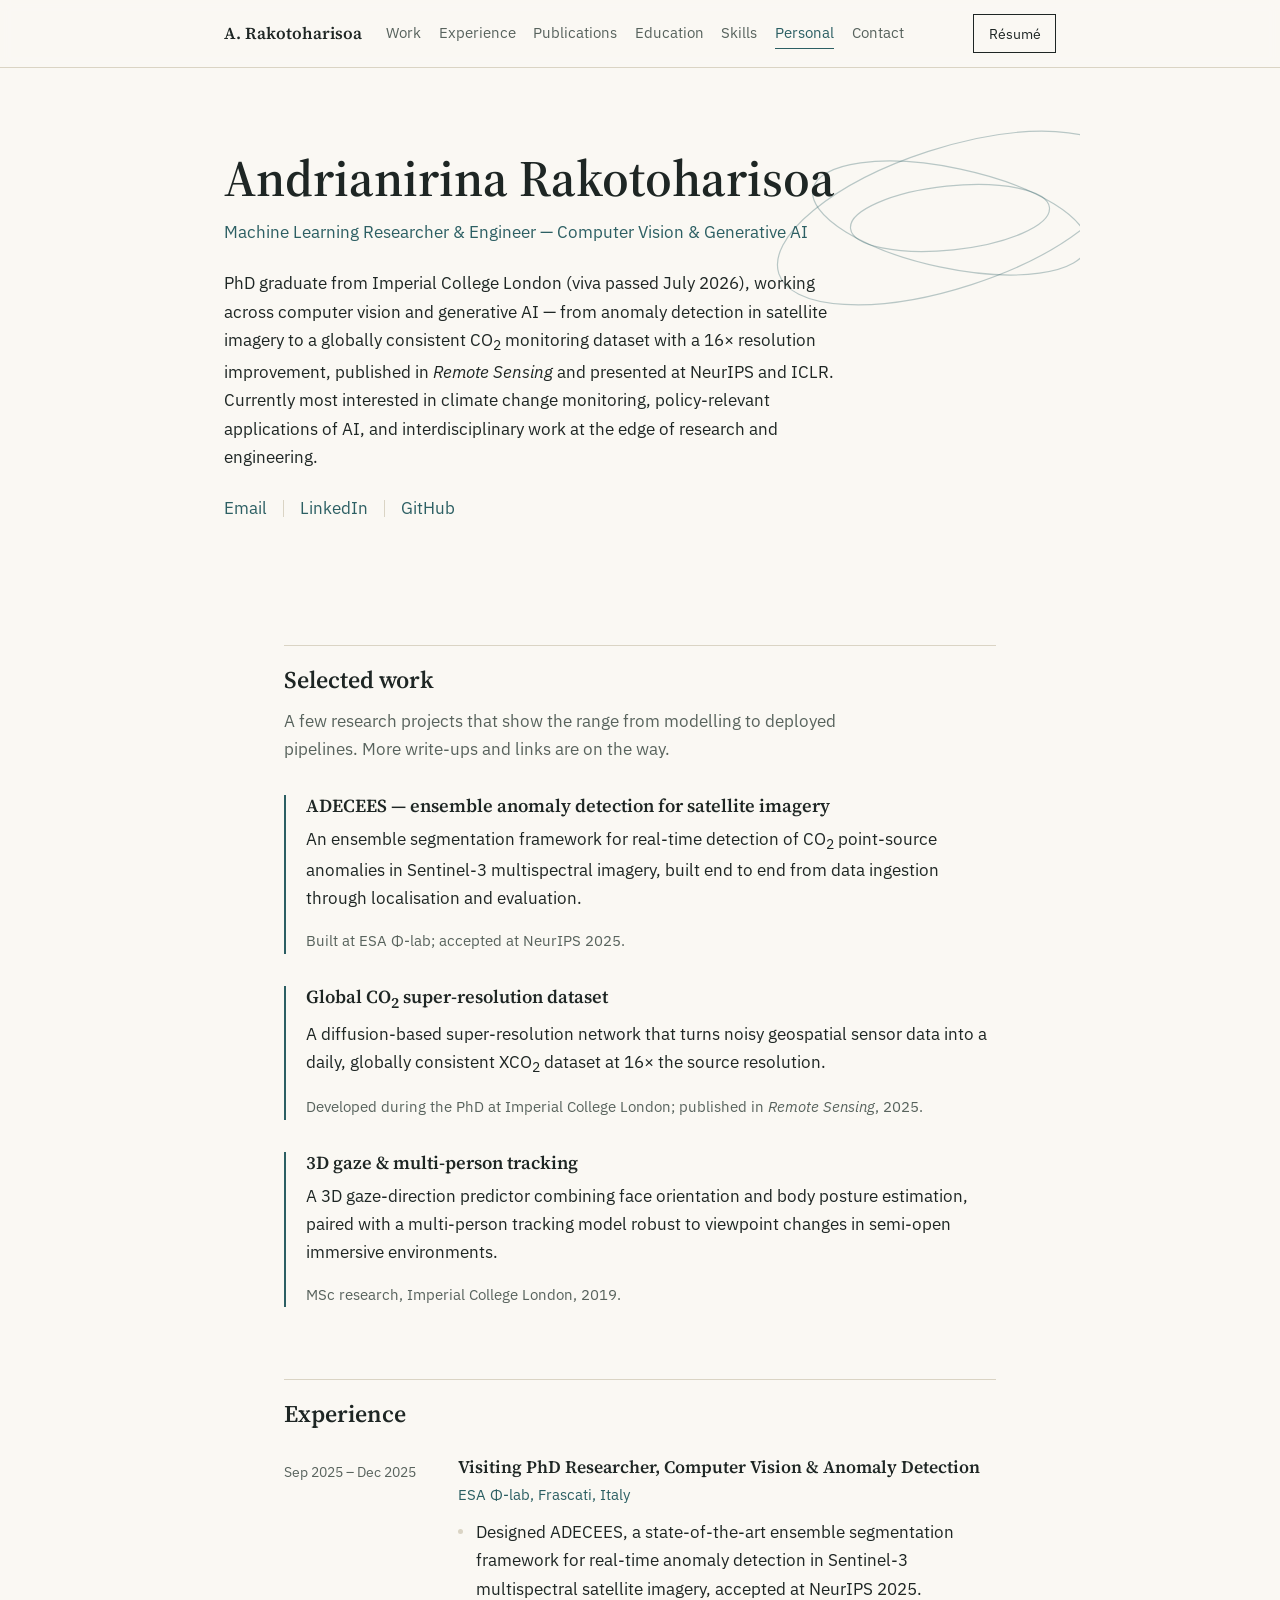
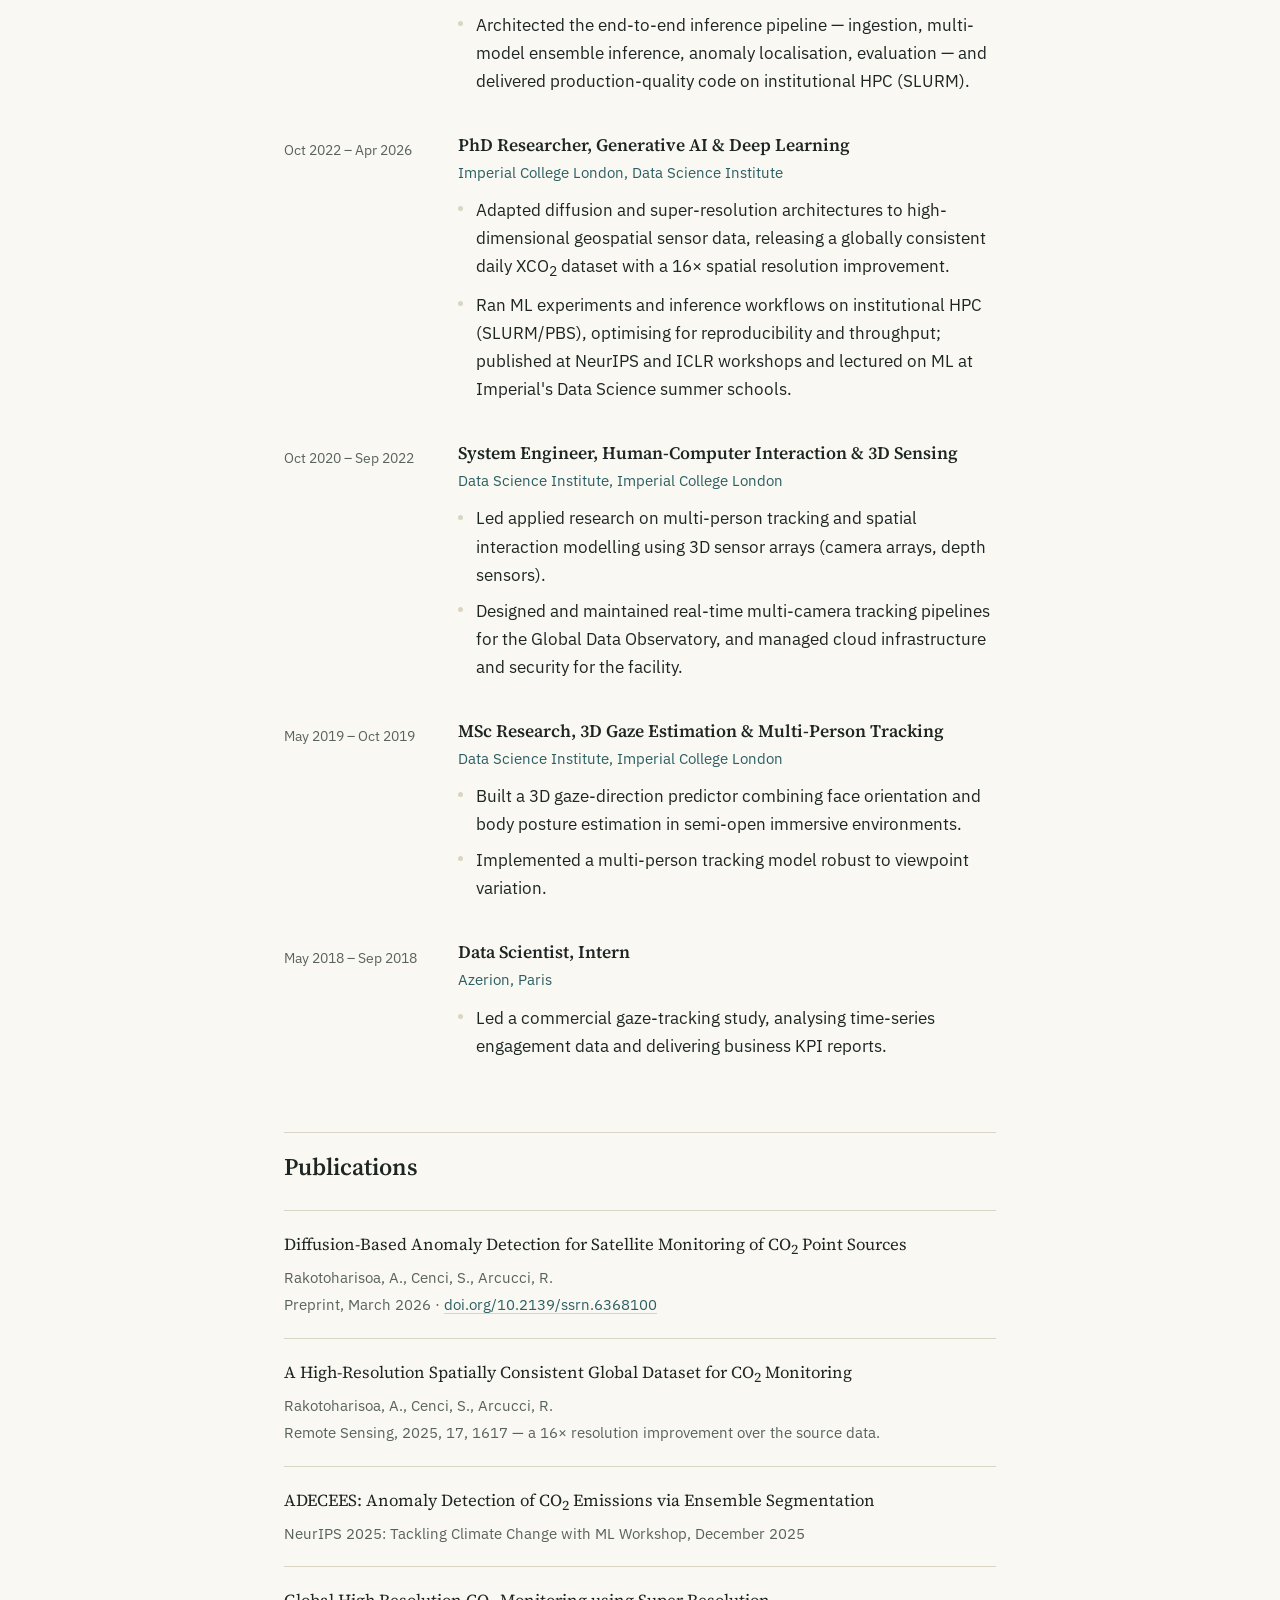
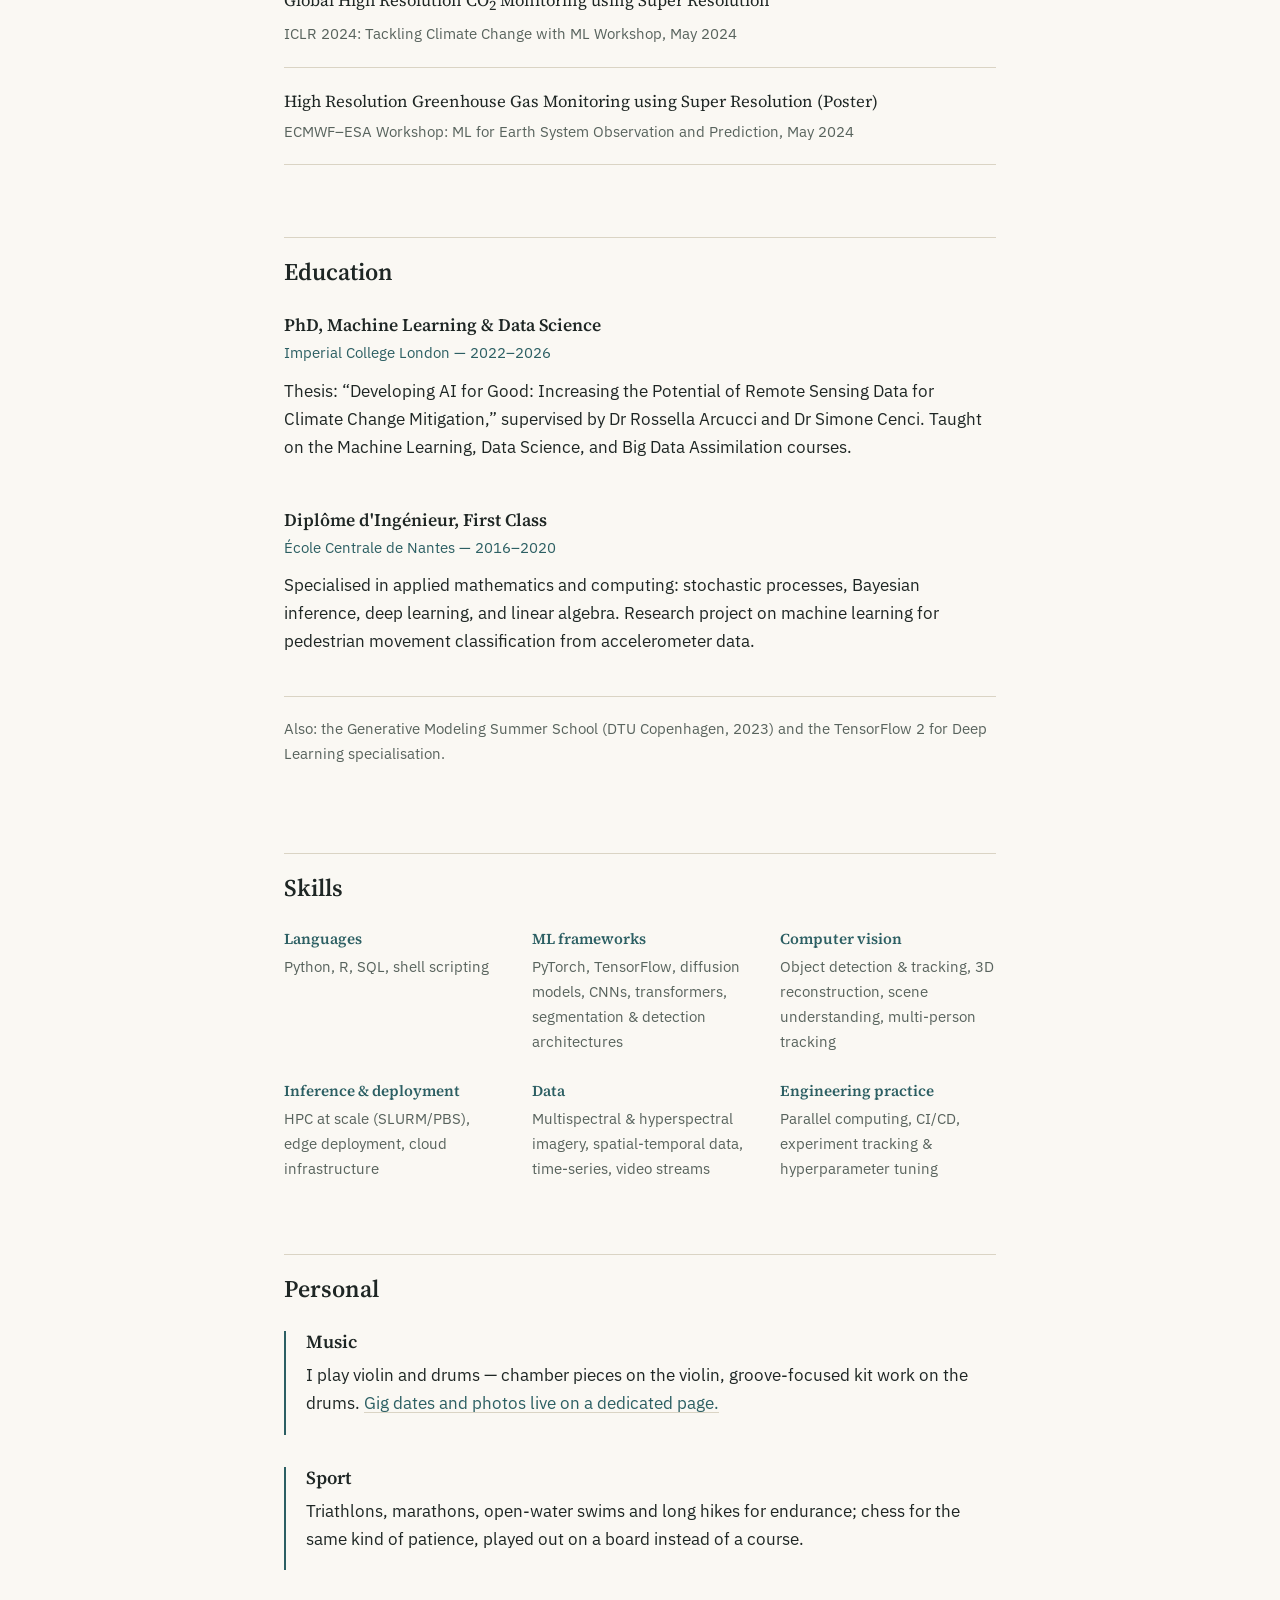
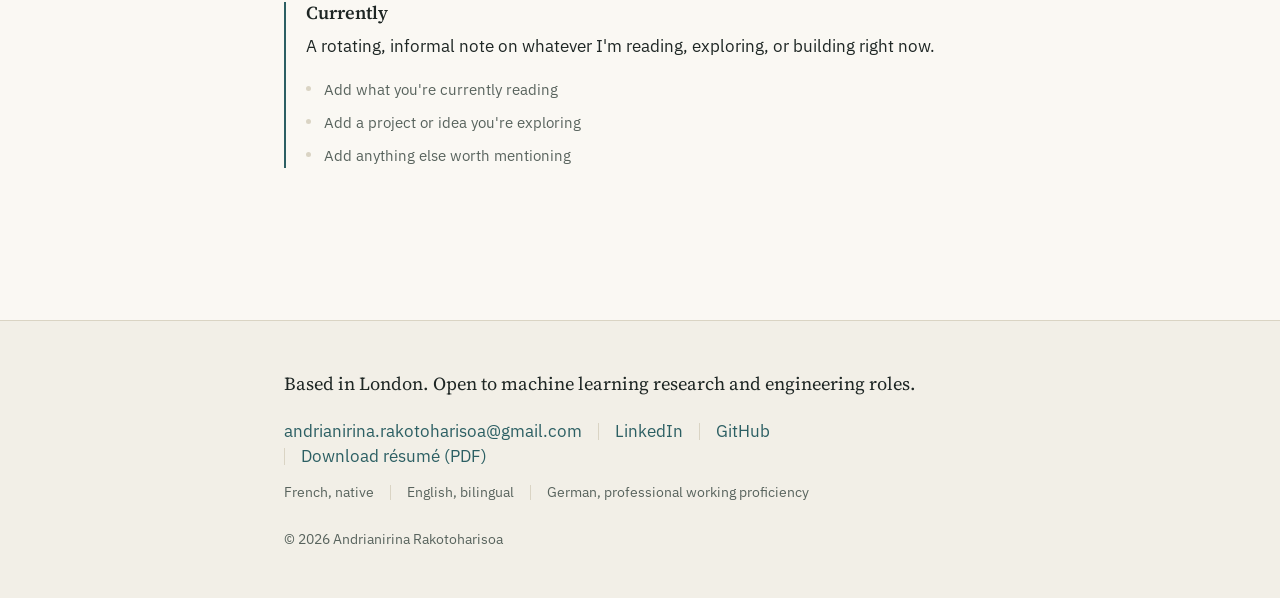
==== index.html @ e031eeb1 "Updated to account for personal interests" ====
<!DOCTYPE html>
<html lang="en">
<head>
<meta charset="UTF-8">
<meta name="viewport" content="width=device-width, initial-scale=1.0">
<title>Andrianirina Rakotoharisoa — Machine Learning Researcher &amp; Engineer</title>
<meta name="description" content="Portfolio of Andrianirina Rakotoharisoa — Machine Learning Researcher and Engineer working in computer vision and generative AI for earth observation and climate monitoring.">
<link rel="icon" href="data:image/svg+xml,%3Csvg xmlns='http://www.w3.org/2000/svg' viewBox='0 0 32 32'%3E%3Crect width='32' height='32' rx='6' fill='%232C5F63'/%3E%3Ctext x='16' y='22' font-family='Georgia,serif' font-size='15' fill='%23FAF8F3' text-anchor='middle'%3EAR%3C/text%3E%3C/svg%3E">
<link rel="preconnect" href="https://fonts.googleapis.com">
<link rel="preconnect" href="https://fonts.gstatic.com" crossorigin>
<link href="https://fonts.googleapis.com/css2?family=Source+Serif+4:ital,opsz,wght@0,8..60,400;0,8..60,500;0,8..60,600;0,8..60,700;1,8..60,400&family=IBM+Plex+Sans:wght@400;500;600&display=swap" rel="stylesheet">
<link rel="stylesheet" href="style.css">
</head>
<body>

<a class="skip-link" href="#main">Skip to content</a>

<header class="site-header">
  <div class="header-inner">
    <a class="mark" href="#top">A. Rakotoharisoa</a>
    <nav aria-label="Primary">
      <a href="#work">Work</a>
      <a href="#experience">Experience</a>
      <a href="#publications">Publications</a>
      <a href="#education">Education</a>
      <a href="#skills">Skills</a>
      <a href="#personal">Personal</a>
      <a href="#contact">Contact</a>
    </nav>
    <a class="resume-btn" href="resume.pdf" download>Résumé</a>
  </div>
</header>

<main id="main">

  <section class="hero" id="top">
    <svg class="orbit-decoration" viewBox="0 0 420 420" aria-hidden="true" focusable="false">
      <ellipse cx="210" cy="210" rx="180" ry="70" transform="rotate(-18 210 210)"></ellipse>
      <ellipse cx="210" cy="210" rx="140" ry="50" transform="rotate(12 210 210)"></ellipse>
      <ellipse cx="210" cy="210" rx="100" ry="32" transform="rotate(-6 210 210)"></ellipse>
      <circle cx="366" cy="152" r="3.5"></circle>
    </svg>
    <div class="hero-inner">
      <h1>Andrianirina Rakotoharisoa</h1>
      <p class="role">Machine Learning Researcher &amp; Engineer — Computer Vision &amp; Generative AI</p>
      <p class="bio">PhD graduate from Imperial College London (viva passed July 2026), working across computer vision and generative AI — from anomaly detection in satellite imagery to a globally consistent CO<sub>2</sub> monitoring dataset with a 16× resolution improvement, published in <em>Remote Sensing</em> and presented at NeurIPS and ICLR. Currently most interested in climate change monitoring, policy-relevant applications of AI, and interdisciplinary work at the edge of research and engineering.</p>
      <div class="link-row hero-links">
        <a href="mailto:andrianirina.rakotoharisoa@gmail.com">Email</a>
        <a href="https://www.linkedin.com/in/andrianirina-r-228589144/" target="_blank" rel="noopener">LinkedIn</a>
        <a href="https://github.com/andrianirinarakotoharisoa" target="_blank" rel="noopener">GitHub</a>
      </div>
    </div>
  </section>

  <section id="work" class="section">
    <h2>Selected work</h2>
    <p class="section-note">A few research projects that show the range from modelling to deployed pipelines. More write-ups and links are on the way.</p>
    <div class="work-list">
      <article class="work-item">
        <h3>ADECEES — ensemble anomaly detection for satellite imagery</h3>
        <p>An ensemble segmentation framework for real-time detection of CO<sub>2</sub> point-source anomalies in Sentinel-3 multispectral imagery, built end to end from data ingestion through localisation and evaluation.</p>
        <p class="work-meta">Built at ESA Φ-lab; accepted at NeurIPS 2025.</p>
      </article>
      <article class="work-item">
        <h3>Global CO<sub>2</sub> super-resolution dataset</h3>
        <p>A diffusion-based super-resolution network that turns noisy geospatial sensor data into a daily, globally consistent XCO<sub>2</sub> dataset at 16× the source resolution.</p>
        <p class="work-meta">Developed during the PhD at Imperial College London; published in <em>Remote Sensing</em>, 2025.</p>
      </article>
      <article class="work-item">
        <h3>3D gaze &amp; multi-person tracking</h3>
        <p>A 3D gaze-direction predictor combining face orientation and body posture estimation, paired with a multi-person tracking model robust to viewpoint changes in semi-open immersive environments.</p>
        <p class="work-meta">MSc research, Imperial College London, 2019.</p>
      </article>
    </div>
  </section>

  <section id="experience" class="section">
    <h2>Experience</h2>
    <ol class="timeline">
      <li>
        <div class="tl-date">Sep 2025 – Dec 2025</div>
        <div class="tl-content">
          <h3>Visiting PhD Researcher, Computer Vision &amp; Anomaly Detection</h3>
          <p class="tl-org">ESA Φ-lab, Frascati, Italy</p>
          <ul>
            <li>Designed ADECEES, a state-of-the-art ensemble segmentation framework for real-time anomaly detection in Sentinel-3 multispectral satellite imagery, accepted at NeurIPS 2025.</li>
            <li>Architected the end-to-end inference pipeline — ingestion, multi-model ensemble inference, anomaly localisation, evaluation — and delivered production-quality code on institutional HPC (SLURM).</li>
          </ul>
        </div>
      </li>
      <li>
        <div class="tl-date">Oct 2022 – Apr 2026</div>
        <div class="tl-content">
          <h3>PhD Researcher, Generative AI &amp; Deep Learning</h3>
          <p class="tl-org">Imperial College London, Data Science Institute</p>
          <ul>
            <li>Adapted diffusion and super-resolution architectures to high-dimensional geospatial sensor data, releasing a globally consistent daily XCO<sub>2</sub> dataset with a 16× spatial resolution improvement.</li>
            <li>Ran ML experiments and inference workflows on institutional HPC (SLURM/PBS), optimising for reproducibility and throughput; published at NeurIPS and ICLR workshops and lectured on ML at Imperial's Data Science summer schools.</li>
          </ul>
        </div>
      </li>
      <li>
        <div class="tl-date">Oct 2020 – Sep 2022</div>
        <div class="tl-content">
          <h3>System Engineer, Human-Computer Interaction &amp; 3D Sensing</h3>
          <p class="tl-org">Data Science Institute, Imperial College London</p>
          <ul>
            <li>Led applied research on multi-person tracking and spatial interaction modelling using 3D sensor arrays (camera arrays, depth sensors).</li>
            <li>Designed and maintained real-time multi-camera tracking pipelines for the Global Data Observatory, and managed cloud infrastructure and security for the facility.</li>
          </ul>
        </div>
      </li>
      <li>
        <div class="tl-date">May 2019 – Oct 2019</div>
        <div class="tl-content">
          <h3>MSc Research, 3D Gaze Estimation &amp; Multi-Person Tracking</h3>
          <p class="tl-org">Data Science Institute, Imperial College London</p>
          <ul>
            <li>Built a 3D gaze-direction predictor combining face orientation and body posture estimation in semi-open immersive environments.</li>
            <li>Implemented a multi-person tracking model robust to viewpoint variation.</li>
          </ul>
        </div>
      </li>
      <li>
        <div class="tl-date">May 2018 – Sep 2018</div>
        <div class="tl-content">
          <h3>Data Scientist, Intern</h3>
          <p class="tl-org">Azerion, Paris</p>
          <ul>
            <li>Led a commercial gaze-tracking study, analysing time-series engagement data and delivering business KPI reports.</li>
          </ul>
        </div>
      </li>
    </ol>
  </section>

  <section id="publications" class="section">
    <h2>Publications</h2>
    <ul class="pub-list">
      <li>
        <p class="pub-title">Diffusion-Based Anomaly Detection for Satellite Monitoring of CO<sub>2</sub> Point Sources</p>
        <p class="pub-authors">Rakotoharisoa, A., Cenci, S., Arcucci, R.</p>
        <p class="pub-venue">Preprint, March 2026 · <a href="https://doi.org/10.2139/ssrn.6368100" target="_blank" rel="noopener">doi.org/10.2139/ssrn.6368100</a></p>
      </li>
      <li>
        <p class="pub-title">A High-Resolution Spatially Consistent Global Dataset for CO<sub>2</sub> Monitoring</p>
        <p class="pub-authors">Rakotoharisoa, A., Cenci, S., Arcucci, R.</p>
        <p class="pub-venue">Remote Sensing, 2025, 17, 1617 — a 16× resolution improvement over the source data.</p>
      </li>
      <li>
        <p class="pub-title">ADECEES: Anomaly Detection of CO<sub>2</sub> Emissions via Ensemble Segmentation</p>
        <p class="pub-venue">NeurIPS 2025: Tackling Climate Change with ML Workshop, December 2025</p>
      </li>
      <li>
        <p class="pub-title">Global High Resolution CO<sub>2</sub> Monitoring using Super Resolution</p>
        <p class="pub-venue">ICLR 2024: Tackling Climate Change with ML Workshop, May 2024</p>
      </li>
      <li>
        <p class="pub-title">High Resolution Greenhouse Gas Monitoring using Super Resolution (Poster)</p>
        <p class="pub-venue">ECMWF–ESA Workshop: ML for Earth System Observation and Prediction, May 2024</p>
      </li>
    </ul>
  </section>

  <section id="education" class="section">
    <h2>Education</h2>
    <div class="edu-list">
      <article>
        <h3>PhD, Machine Learning &amp; Data Science</h3>
        <p class="edu-org">Imperial College London — 2022–2026</p>
        <p>Thesis: “Developing AI for Good: Increasing the Potential of Remote Sensing Data for Climate Change Mitigation,” supervised by Dr Rossella Arcucci and Dr Simone Cenci. Taught on the Machine Learning, Data Science, and Big Data Assimilation courses.</p>
      </article>
      <article>
        <h3>Diplôme d'Ingénieur, First Class</h3>
        <p class="edu-org">École Centrale de Nantes — 2016–2020</p>
        <p>Specialised in applied mathematics and computing: stochastic processes, Bayesian inference, deep learning, and linear algebra. Research project on machine learning for pedestrian movement classification from accelerometer data.</p>
      </article>
    </div>
    <p class="training-note">Also: the Generative Modeling Summer School (DTU Copenhagen, 2023) and the TensorFlow 2 for Deep Learning specialisation.</p>
  </section>

  <section id="skills" class="section">
    <h2>Skills</h2>
    <div class="skills-grid">
      <div><h3>Languages</h3><p>Python, R, SQL, shell scripting</p></div>
      <div><h3>ML frameworks</h3><p>PyTorch, TensorFlow, diffusion models, CNNs, transformers, segmentation &amp; detection architectures</p></div>
      <div><h3>Computer vision</h3><p>Object detection &amp; tracking, 3D reconstruction, scene understanding, multi-person tracking</p></div>
      <div><h3>Inference &amp; deployment</h3><p>HPC at scale (SLURM/PBS), edge deployment, cloud infrastructure</p></div>
      <div><h3>Data</h3><p>Multispectral &amp; hyperspectral imagery, spatial-temporal data, time-series, video streams</p></div>
      <div><h3>Engineering practice</h3><p>Parallel computing, CI/CD, experiment tracking &amp; hyperparameter tuning</p></div>
    </div>
  </section>

  <section id="personal" class="section">
    <h2>Personal</h2>
    <div class="work-list">
      <article class="work-item">
        <h3>Music</h3>
        <p>I play violin and drums — chamber pieces on the violin, groove-focused kit work on the drums. <a href="music.html">Gig dates and photos live on a dedicated page.</a></p>
      </article>
      <article class="work-item">
        <h3>Sport</h3>
        <p>Triathlons, marathons, open-water swims and long hikes for endurance; chess for the same kind of patience, played out on a board instead of a course.</p>
      </article>
      <article class="work-item">
        <h3>Currently</h3>
        <p>A rotating, informal note on whatever I'm reading, exploring, or building right now.</p>
        <ul class="currently-list">
          <li>Add what you're currently reading</li>
          <li>Add a project or idea you're exploring</li>
          <li>Add anything else worth mentioning</li>
        </ul>
      </article>
    </div>
  </section>

</main>

<footer id="contact" class="site-footer">
  <div class="footer-inner">
    <p class="footer-lead">Based in London. Open to machine learning research and engineering roles.</p>
    <div class="link-row footer-links">
      <a href="mailto:andrianirina.rakotoharisoa@gmail.com">andrianirina.rakotoharisoa@gmail.com</a>
      <a href="https://www.linkedin.com/in/andrianirina-r-228589144/" target="_blank" rel="noopener">LinkedIn</a>
      <a href="https://github.com/andrianirinarakotoharisoa" target="_blank" rel="noopener">GitHub</a>
      <a href="resume.pdf" download>Download résumé (PDF)</a>
    </div>
    <div class="link-row languages">
      <span>French, native</span>
      <span>English, bilingual</span>
      <span>German, professional working proficiency</span>
    </div>
    <p class="copyright">© 2026 Andrianirina Rakotoharisoa</p>
  </div>
</footer>

<script>
  // Highlight the current section in the nav as the page is scrolled.
  const links = document.querySelectorAll('nav a[href^="#"]');
  const sections = Array.from(links)
    .map(a => document.querySelector(a.getAttribute('href')))
    .filter(Boolean);

  if ('IntersectionObserver' in window && sections.length) {
    const observer = new IntersectionObserver((entries) => {
      entries.forEach(entry => {
        const link = document.querySelector(`nav a[href="#${entry.target.id}"]`);
        if (!link) return;
        if (entry.isIntersecting) {
          links.forEach(l => l.classList.remove('active'));
          link.classList.add('active');
        }
      });
    }, { rootMargin: '-45% 0px -50% 0px' });

    sections.forEach(section => observer.observe(section));
  }
</script>

</body>
</html>
---- style.css ----
/* ---------- Tokens ---------- */
:root {
  --paper: #FAF8F3;
  --paper-2: #F2EFE7;
  --ink: #1E2624;
  --ink-muted: #58635D;
  --accent: #2C5F63;
  --accent-tint: #E4EDEC;
  --rule: #DAD4C4;

  --font-serif: "Source Serif 4", Georgia, "Times New Roman", serif;
  --font-sans: "IBM Plex Sans", -apple-system, BlinkMacSystemFont, "Segoe UI", sans-serif;

  --content-width: 760px;
  --wide-width: 880px;
}

/* ---------- Reset ---------- */
* { box-sizing: border-box; }
html { scroll-behavior: auto; }
@media (prefers-reduced-motion: no-preference) {
  html { scroll-behavior: smooth; }
}
body {
  margin: 0;
  background: var(--paper);
  color: var(--ink);
  font-family: var(--font-sans);
  font-size: 17px;
  line-height: 1.65;
  -webkit-font-smoothing: antialiased;
}
h1, h2, h3 { font-family: var(--font-serif); font-weight: 600; line-height: 1.2; margin: 0; }
p { margin: 0 0 1em; }
ul, ol { margin: 0; padding: 0; list-style: none; }
a { color: inherit; text-decoration: none; }
img { max-width: 100%; display: block; }

:focus-visible {
  outline: 2px solid var(--accent);
  outline-offset: 3px;
}

.skip-link {
  position: absolute;
  left: -9999px;
  top: 0;
  background: var(--ink);
  color: var(--paper);
  padding: 0.75em 1em;
  z-index: 100;
}
.skip-link:focus {
  left: 1em;
  top: 1em;
}

/* ---------- Layout helpers ---------- */
.section {
  max-width: var(--content-width);
  margin: 0 auto;
  padding: 4.5rem 1.5rem 0;
  scroll-margin-top: 5rem;
}
.section:last-of-type { padding-bottom: 4.5rem; }
.section h2 {
  font-size: 1.5rem;
  border-top: 1px solid var(--rule);
  padding-top: 1.25rem;
  margin-bottom: 1.75rem;
}
.section-note {
  color: var(--ink-muted);
  margin-top: -1rem;
  margin-bottom: 2rem;
  max-width: 56ch;
}

/* ---------- Link rows (contact, footer, languages) ---------- */
.link-row {
  display: flex;
  flex-wrap: wrap;
  row-gap: 0.5rem;
}
.link-row a,
.link-row span {
  padding: 0 1rem;
  border-left: 1px solid var(--rule);
  line-height: 1;
}
.link-row a:first-child,
.link-row span:first-child {
  padding-left: 0;
  border-left: none;
}
.link-row a {
  color: var(--accent);
}
.link-row a:hover,
.link-row a:focus-visible {
  text-decoration: underline;
}
.link-row span {
  color: var(--ink-muted);
  font-size: 0.9rem;
}

/* ---------- Header / nav ---------- */
.site-header {
  position: sticky;
  top: 0;
  z-index: 10;
  background: rgba(250, 248, 243, 0.92);
  backdrop-filter: blur(6px);
  border-bottom: 1px solid var(--rule);
}
.header-inner {
  max-width: var(--wide-width);
  margin: 0 auto;
  padding: 0.9rem 1.5rem;
  display: flex;
  align-items: center;
  gap: 1.5rem;
}
.mark {
  font-family: var(--font-serif);
  font-weight: 600;
  font-size: 1.05rem;
  white-space: nowrap;
}
.site-header nav {
  display: flex;
  flex-wrap: wrap;
  gap: 0.25rem 1.1rem;
  margin-right: auto;
  font-size: 0.92rem;
}
.site-header nav a {
  color: var(--ink-muted);
  padding: 0.2rem 0;
  border-bottom: 1px solid transparent;
}
.site-header nav a:hover,
.site-header nav a:focus-visible {
  color: var(--ink);
}
.site-header nav a.active {
  color: var(--accent);
  border-bottom-color: var(--accent);
}
.resume-btn {
  border: 1px solid var(--ink);
  padding: 0.4rem 0.9rem;
  font-size: 0.9rem;
  white-space: nowrap;
  transition: background 0.15s ease, color 0.15s ease;
}
.resume-btn:hover,
.resume-btn:focus-visible {
  background: var(--ink);
  color: var(--paper);
}

/* ---------- Hero ---------- */
.hero {
  position: relative;
  max-width: var(--wide-width);
  margin: 0 auto;
  padding: 5rem 1.5rem 3.5rem;
  overflow: hidden;
  scroll-margin-top: 5rem;
}
.hero-inner {
  max-width: var(--content-width);
  position: relative;
  z-index: 1;
}
@media (prefers-reduced-motion: no-preference) {
  .hero-inner > * {
    animation: rise 0.7s ease both;
  }
  .hero-inner > *:nth-child(2) { animation-delay: 0.08s; }
  .hero-inner > *:nth-child(3) { animation-delay: 0.16s; }
  .hero-inner > *:nth-child(4) { animation-delay: 0.24s; }
}
@keyframes rise {
  from { opacity: 0; transform: translateY(10px); }
  to { opacity: 1; transform: translateY(0); }
}
.hero h1 {
  font-size: clamp(2.1rem, 4.6vw, 3.2rem);
  margin-bottom: 0.6rem;
}
.hero .role {
  font-size: 1.05rem;
  color: var(--accent);
  margin-bottom: 1.4rem;
}
.hero .bio {
  font-size: 1.08rem;
  max-width: 62ch;
  margin-bottom: 1.8rem;
}
.orbit-decoration {
  position: absolute;
  top: -60px;
  right: -80px;
  width: 420px;
  height: 420px;
  pointer-events: none;
}
.orbit-decoration ellipse {
  fill: none;
  stroke: var(--accent);
  stroke-opacity: 0.32;
  stroke-width: 1.2;
}
.orbit-decoration circle {
  fill: var(--accent);
  fill-opacity: 0.55;
}
@media (max-width: 820px) {
  .orbit-decoration { width: 280px; height: 280px; top: -40px; right: -60px; opacity: 0.7; }
}
@media (max-width: 560px) {
  .orbit-decoration { display: none; }
}

/* ---------- Selected work ---------- */
.work-list {
  display: flex;
  flex-direction: column;
  gap: 2rem;
}
.work-item {
  border-left: 2px solid var(--accent);
  padding-left: 1.25rem;
}
.work-item h3 {
  font-size: 1.15rem;
  margin-bottom: 0.5rem;
}
.work-meta {
  color: var(--ink-muted);
  font-size: 0.92rem;
  margin-bottom: 0;
}

.currently-list {
  display: flex;
  flex-direction: column;
  gap: 0.5rem;
  margin-top: 0.75rem;
}
.currently-list li {
  position: relative;
  padding-left: 1.1rem;
  color: var(--ink-muted);
  font-size: 0.95rem;
}
.currently-list li::before {
  content: "";
  position: absolute;
  left: 0;
  top: 0.6em;
  width: 5px;
  height: 5px;
  background: var(--rule);
  border-radius: 50%;
}

/* ---------- Inline links within body copy ---------- */
.section p a,
.hero-inner .bio a {
  color: var(--accent);
  text-decoration: underline;
  text-decoration-color: var(--rule);
  text-underline-offset: 3px;
}
.section p a:hover,
.section p a:focus-visible,
.hero-inner .bio a:hover,
.hero-inner .bio a:focus-visible {
  text-decoration-color: currentColor;
}

/* ---------- Music page: gigs & photos ---------- */
.gig-list {
  display: flex;
  flex-direction: column;
}
.gig-list li {
  display: flex;
  flex-wrap: wrap;
  gap: 0.4rem 1.5rem;
  border-top: 1px solid var(--rule);
  padding: 1rem 0;
}
.gig-date {
  color: var(--ink-muted);
  font-size: 0.9rem;
  min-width: 110px;
}
.gig-details { flex: 1; }

.photo-grid {
  display: grid;
  grid-template-columns: repeat(auto-fit, minmax(180px, 1fr));
  gap: 1.5rem;
}
.photo-grid figure { margin: 0; }
.photo-grid img {
  width: 100%;
  height: auto;
  display: block;
}
.photo-grid figcaption {
  font-size: 0.85rem;
  color: var(--ink-muted);
  margin-top: 0.5rem;
}

/* ---------- Timeline (experience) ---------- */
.timeline {
  display: flex;
  flex-direction: column;
  gap: 2.5rem;
}
.timeline > li {
  display: grid;
  grid-template-columns: 150px 1fr;
  gap: 1.5rem;
}
.tl-date {
  color: var(--ink-muted);
  font-size: 0.9rem;
  padding-top: 0.2rem;
}
.tl-content h3 {
  font-size: 1.1rem;
  margin-bottom: 0.3rem;
}
.tl-org {
  color: var(--accent);
  font-size: 0.92rem;
  margin-bottom: 0.7rem;
}
.tl-content ul {
  display: flex;
  flex-direction: column;
  gap: 0.5rem;
}
.tl-content li {
  position: relative;
  padding-left: 1.1rem;
}
.tl-content li::before {
  content: "";
  position: absolute;
  left: 0;
  top: 0.6em;
  width: 5px;
  height: 5px;
  background: var(--rule);
  border-radius: 50%;
}
@media (max-width: 640px) {
  .timeline > li { grid-template-columns: 1fr; gap: 0.4rem; }
  .tl-date { font-size: 0.85rem; }
}

/* ---------- Publications ---------- */
.pub-list {
  display: flex;
  flex-direction: column;
}
.pub-list li {
  padding: 1.25rem 0;
  border-top: 1px solid var(--rule);
}
.pub-list li:last-child {
  border-bottom: 1px solid var(--rule);
}
.pub-title {
  font-family: var(--font-serif);
  font-size: 1.05rem;
  margin-bottom: 0.3rem;
}
.pub-authors {
  color: var(--ink-muted);
  font-size: 0.92rem;
  margin-bottom: 0.2rem;
}
.pub-venue {
  color: var(--ink-muted);
  font-size: 0.92rem;
  margin-bottom: 0;
}
.pub-venue a {
  color: var(--accent);
}
.pub-venue a:hover,
.pub-venue a:focus-visible {
  text-decoration: underline;
}

/* ---------- Education ---------- */
.edu-list {
  display: flex;
  flex-direction: column;
  gap: 2rem;
  margin-bottom: 1.5rem;
}
.edu-list h3 {
  font-size: 1.1rem;
  margin-bottom: 0.3rem;
}
.edu-org {
  color: var(--accent);
  font-size: 0.92rem;
  margin-bottom: 0.7rem;
}
.training-note {
  color: var(--ink-muted);
  font-size: 0.92rem;
  border-top: 1px solid var(--rule);
  padding-top: 1.25rem;
}

/* ---------- Skills ---------- */
.skills-grid {
  display: grid;
  grid-template-columns: repeat(auto-fit, minmax(200px, 1fr));
  gap: 1.75rem 2rem;
}
.skills-grid h3 {
  font-size: 0.95rem;
  color: var(--accent);
  margin-bottom: 0.35rem;
}
.skills-grid p {
  font-size: 0.95rem;
  color: var(--ink-muted);
  margin-bottom: 0;
}

/* ---------- Footer ---------- */
.site-footer {
  background: var(--paper-2);
  border-top: 1px solid var(--rule);
  margin-top: 5rem;
}
.footer-inner {
  max-width: var(--content-width);
  margin: 0 auto;
  padding: 3rem 1.5rem;
}
.footer-lead {
  font-family: var(--font-serif);
  font-size: 1.15rem;
  margin-bottom: 1.5rem;
}
.footer-links {
  margin-bottom: 1.25rem;
}
.languages {
  margin-bottom: 1.75rem;
}
.copyright {
  color: var(--ink-muted);
  font-size: 0.85rem;
  margin-bottom: 0;
}
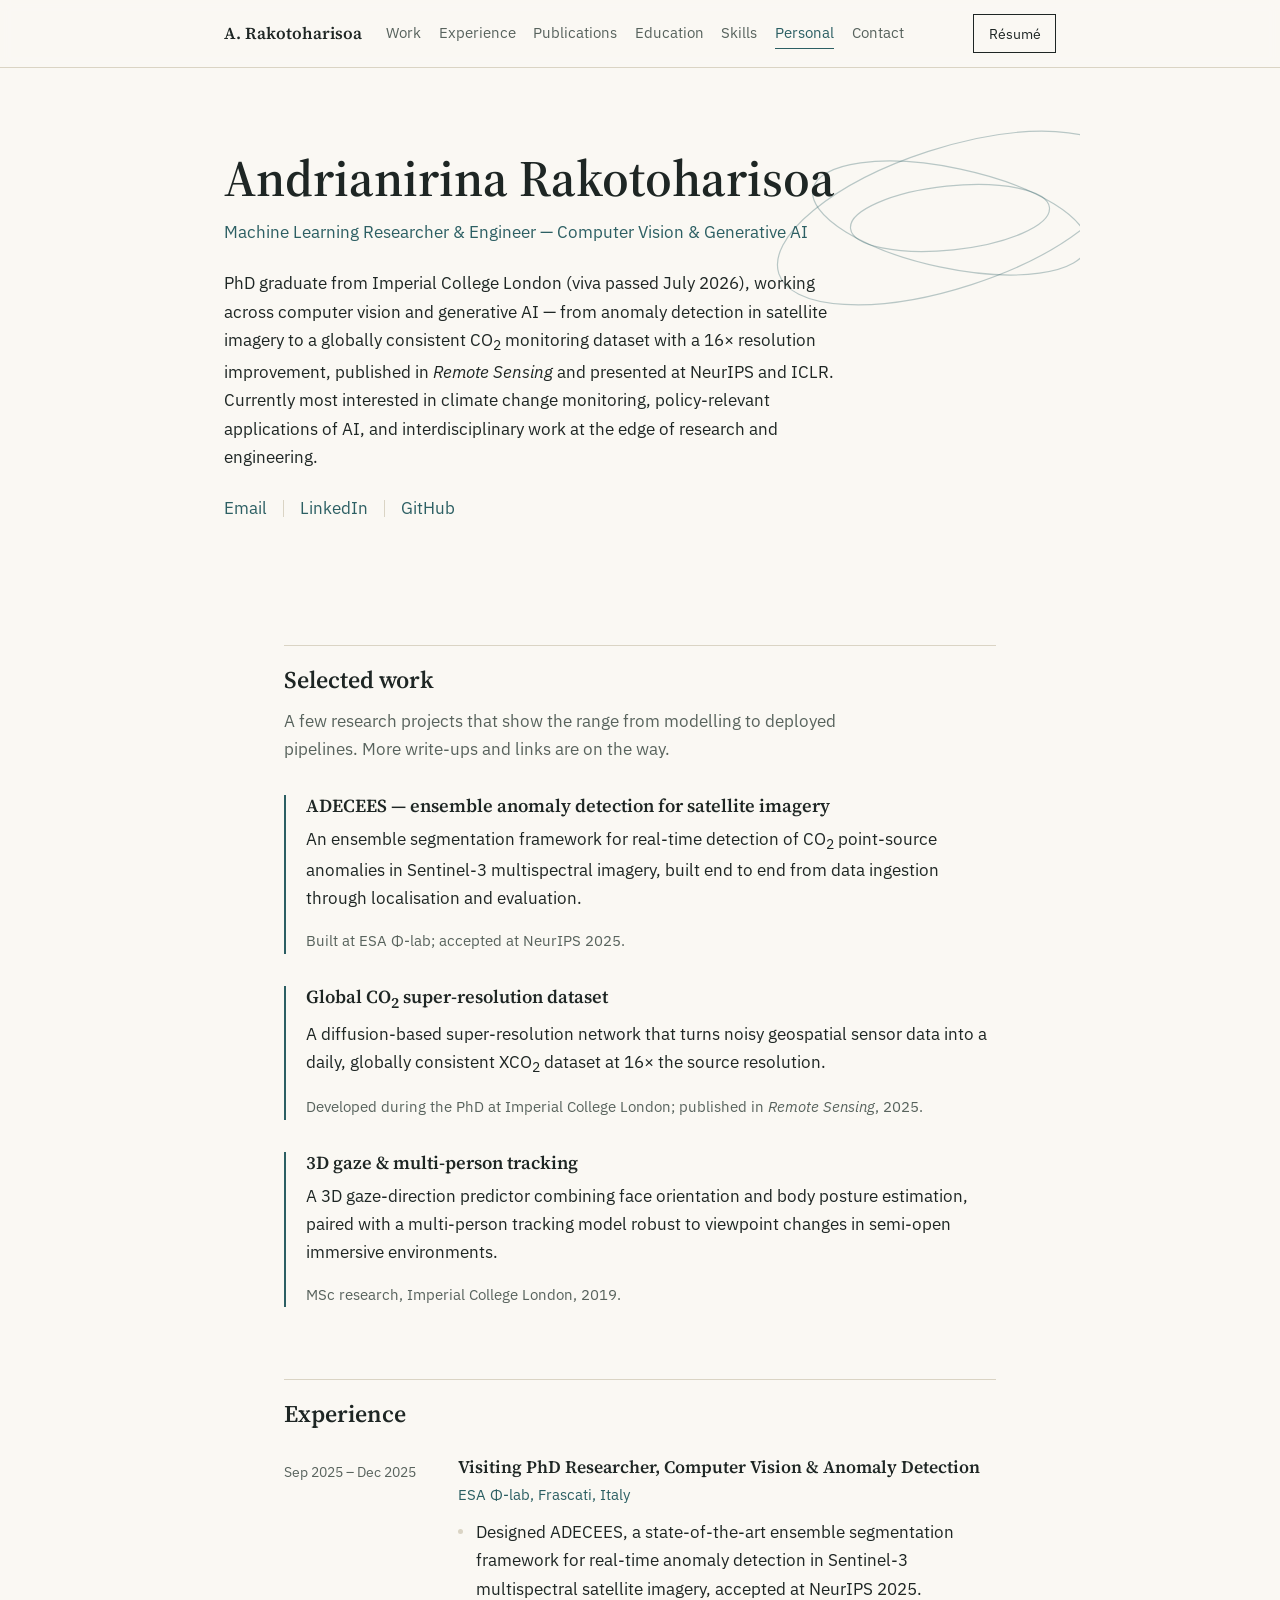
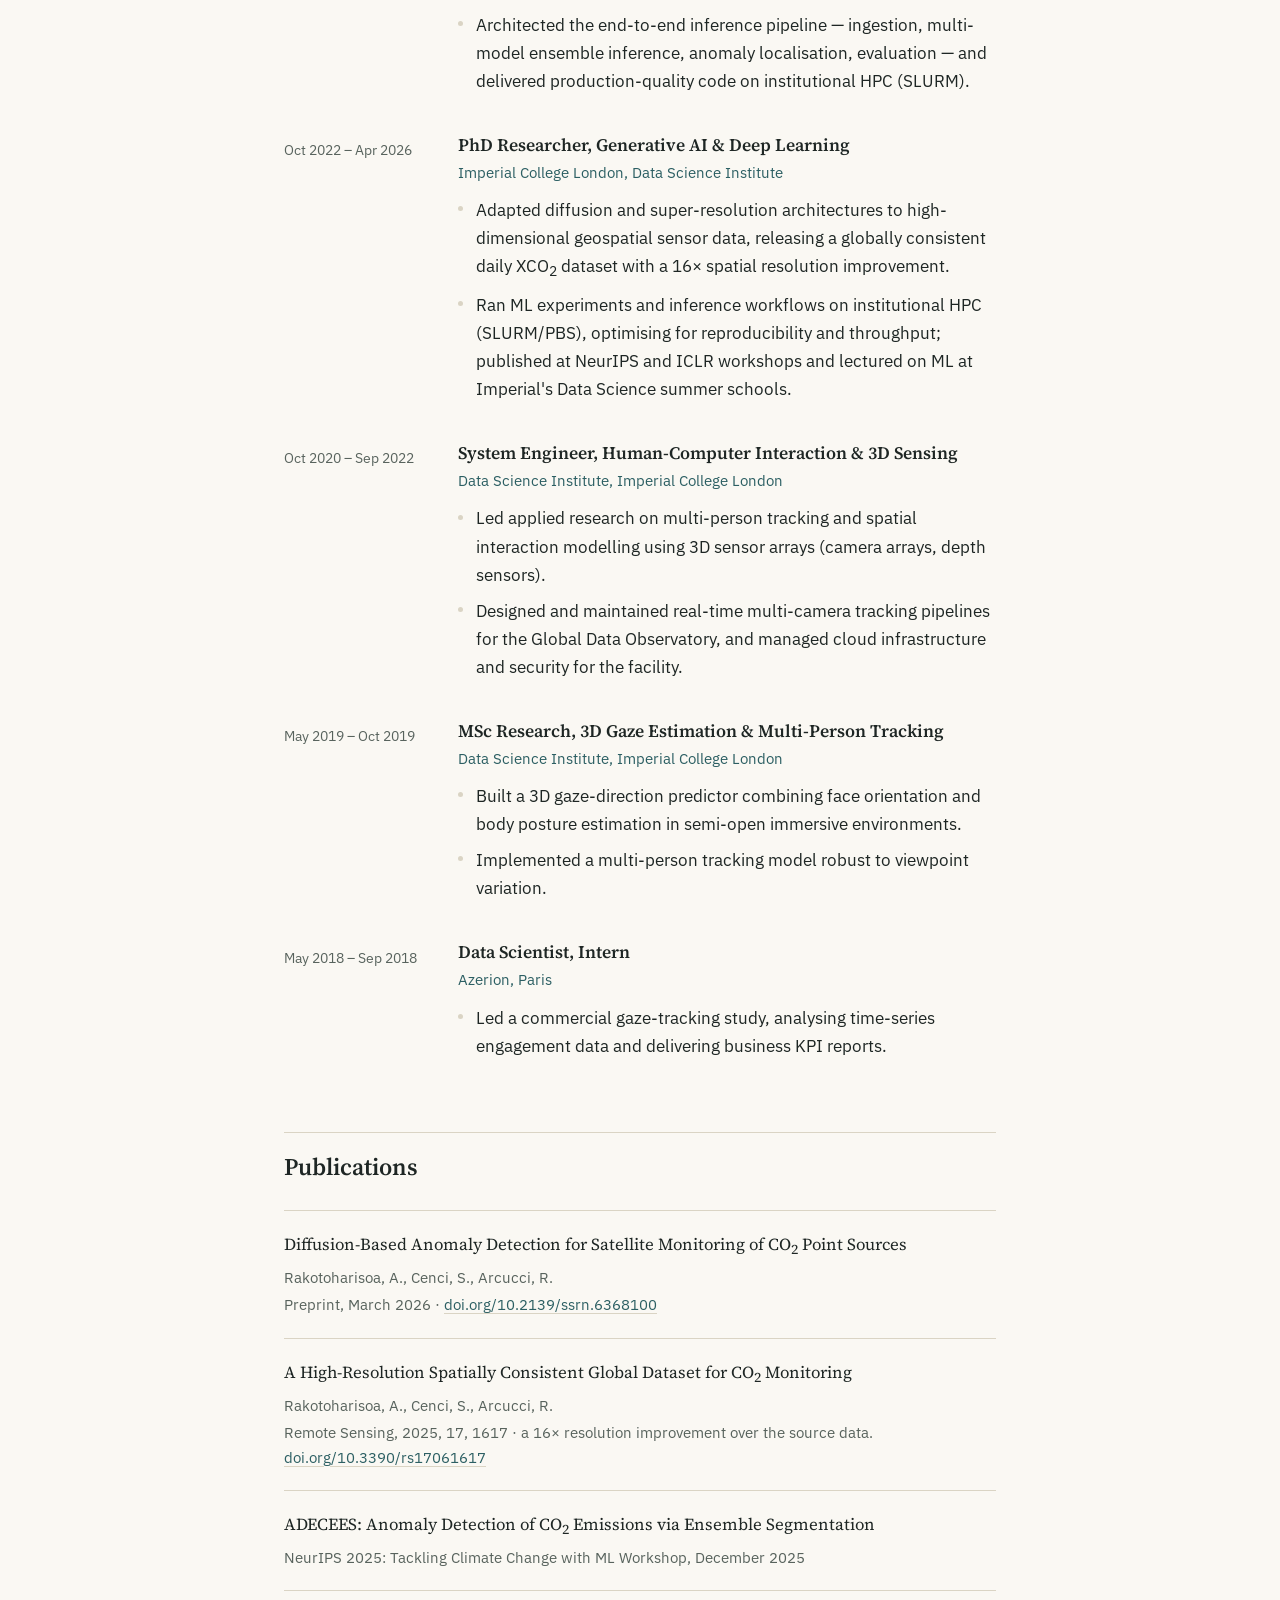
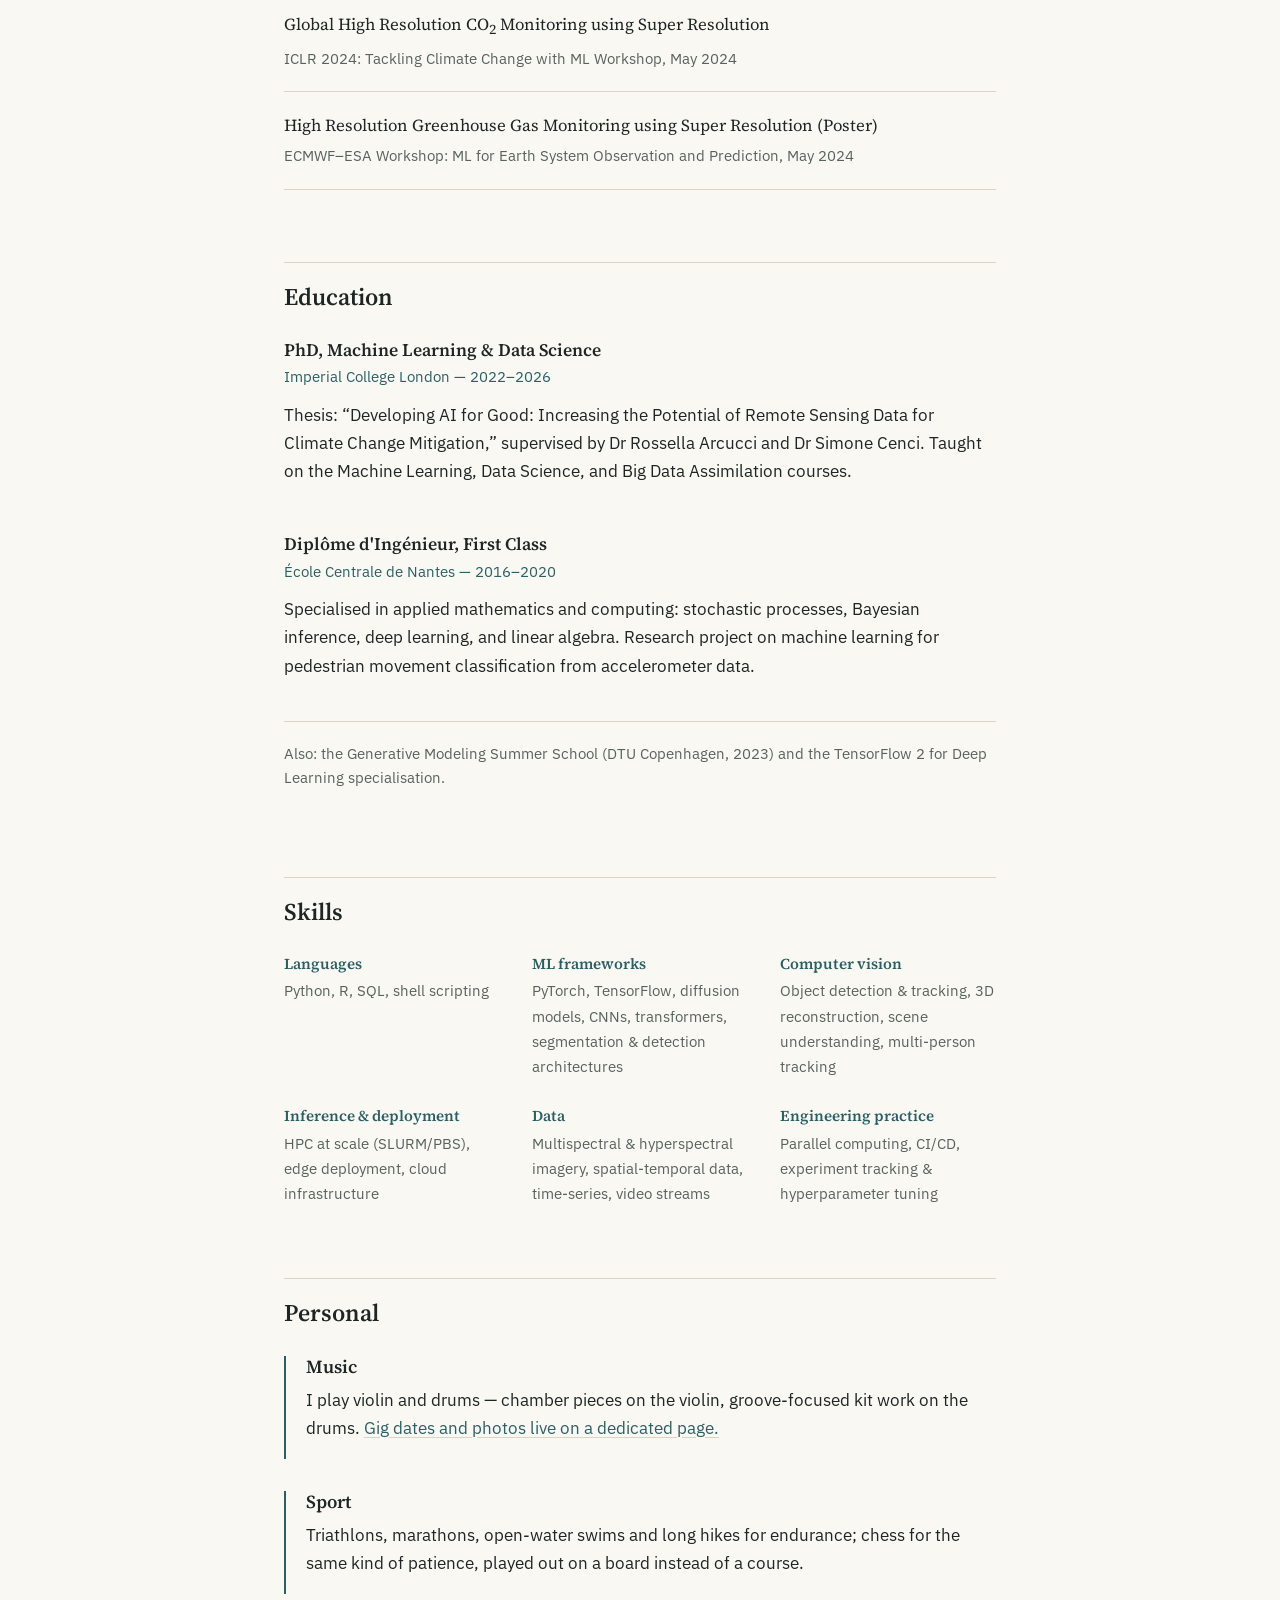
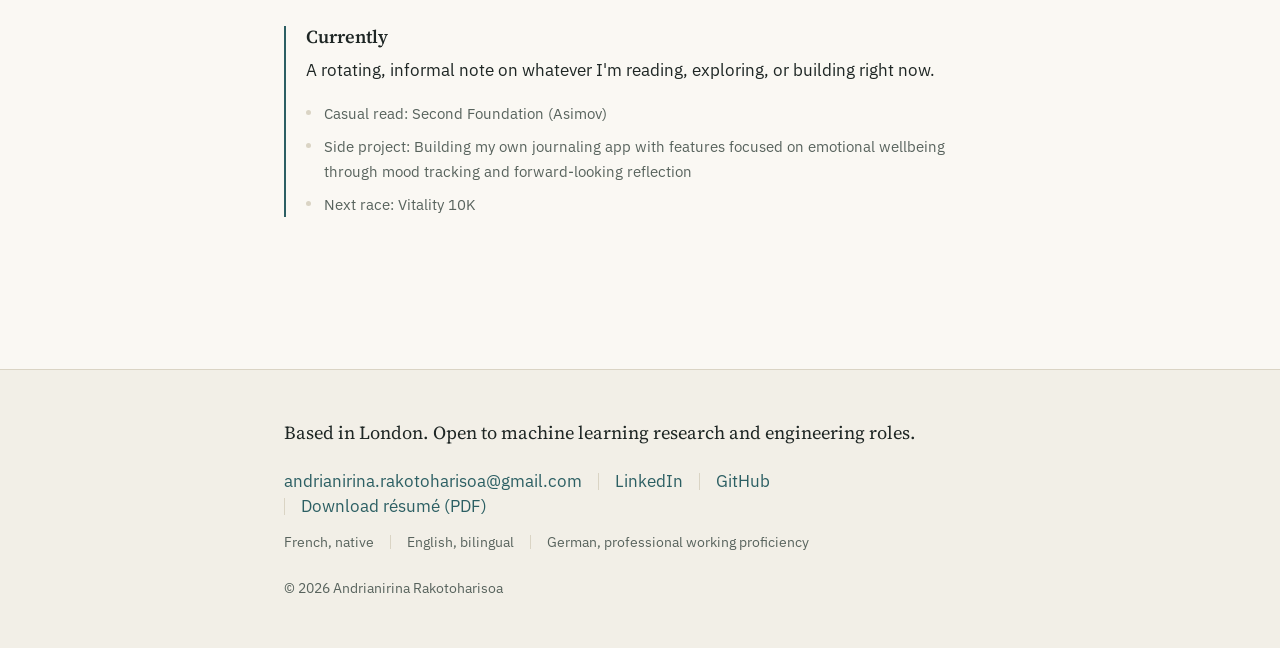
==== commit 004d47d6: "Added doi and personal details" ====
--- a/index.html
+++ b/index.html
@@ -145,7 +145,7 @@
       <li>
         <p class="pub-title">A High-Resolution Spatially Consistent Global Dataset for CO<sub>2</sub> Monitoring</p>
         <p class="pub-authors">Rakotoharisoa, A., Cenci, S., Arcucci, R.</p>
-        <p class="pub-venue">Remote Sensing, 2025, 17, 1617 — a 16× resolution improvement over the source data.</p>
+        <p class="pub-venue">Remote Sensing, 2025, 17, 1617 · a 16× resolution improvement over the source data. <a href="https://doi.org/10.3390/rs17091617" target="_blank" rel="noopener">doi.org/10.3390/rs17061617</a></p>
       </li>
       <li>
         <p class="pub-title">ADECEES: Anomaly Detection of CO<sub>2</sub> Emissions via Ensemble Segmentation</p>
@@ -206,9 +206,9 @@
         <h3>Currently</h3>
         <p>A rotating, informal note on whatever I'm reading, exploring, or building right now.</p>
         <ul class="currently-list">
-          <li>Add what you're currently reading</li>
-          <li>Add a project or idea you're exploring</li>
-          <li>Add anything else worth mentioning</li>
+          <li>Casual read: Second Foundation (Asimov)</li>
+          <li>Side project: Building my own journaling app with features focused on emotional wellbeing through mood tracking and forward-looking reflection</li>
+          <li>Next race: Vitality 10K</li>
         </ul>
       </article>
     </div>
--- a/style.css
+++ b/style.css
@@ -160,6 +160,26 @@
   background: var(--ink);
   color: var(--paper);
 }
+@media (max-width: 720px) {
+  .header-inner {
+    flex-wrap: wrap;
+    padding: 0.7rem 1rem 0;
+    gap: 0.5rem 1rem;
+  }
+  .mark { margin-right: auto; }
+  .resume-btn { padding: 0.3rem 0.75rem; font-size: 0.85rem; }
+  .site-header nav {
+    order: 3;
+    width: 100%;
+    margin-right: 0;
+    flex-wrap: nowrap;
+    overflow-x: auto;
+    scrollbar-width: none;
+    padding-bottom: 0.5rem;
+  }
+  .site-header nav::-webkit-scrollbar { display: none; }
+  .site-header nav a { white-space: nowrap; }
+}
 
 /* ---------- Hero ---------- */
 .hero {
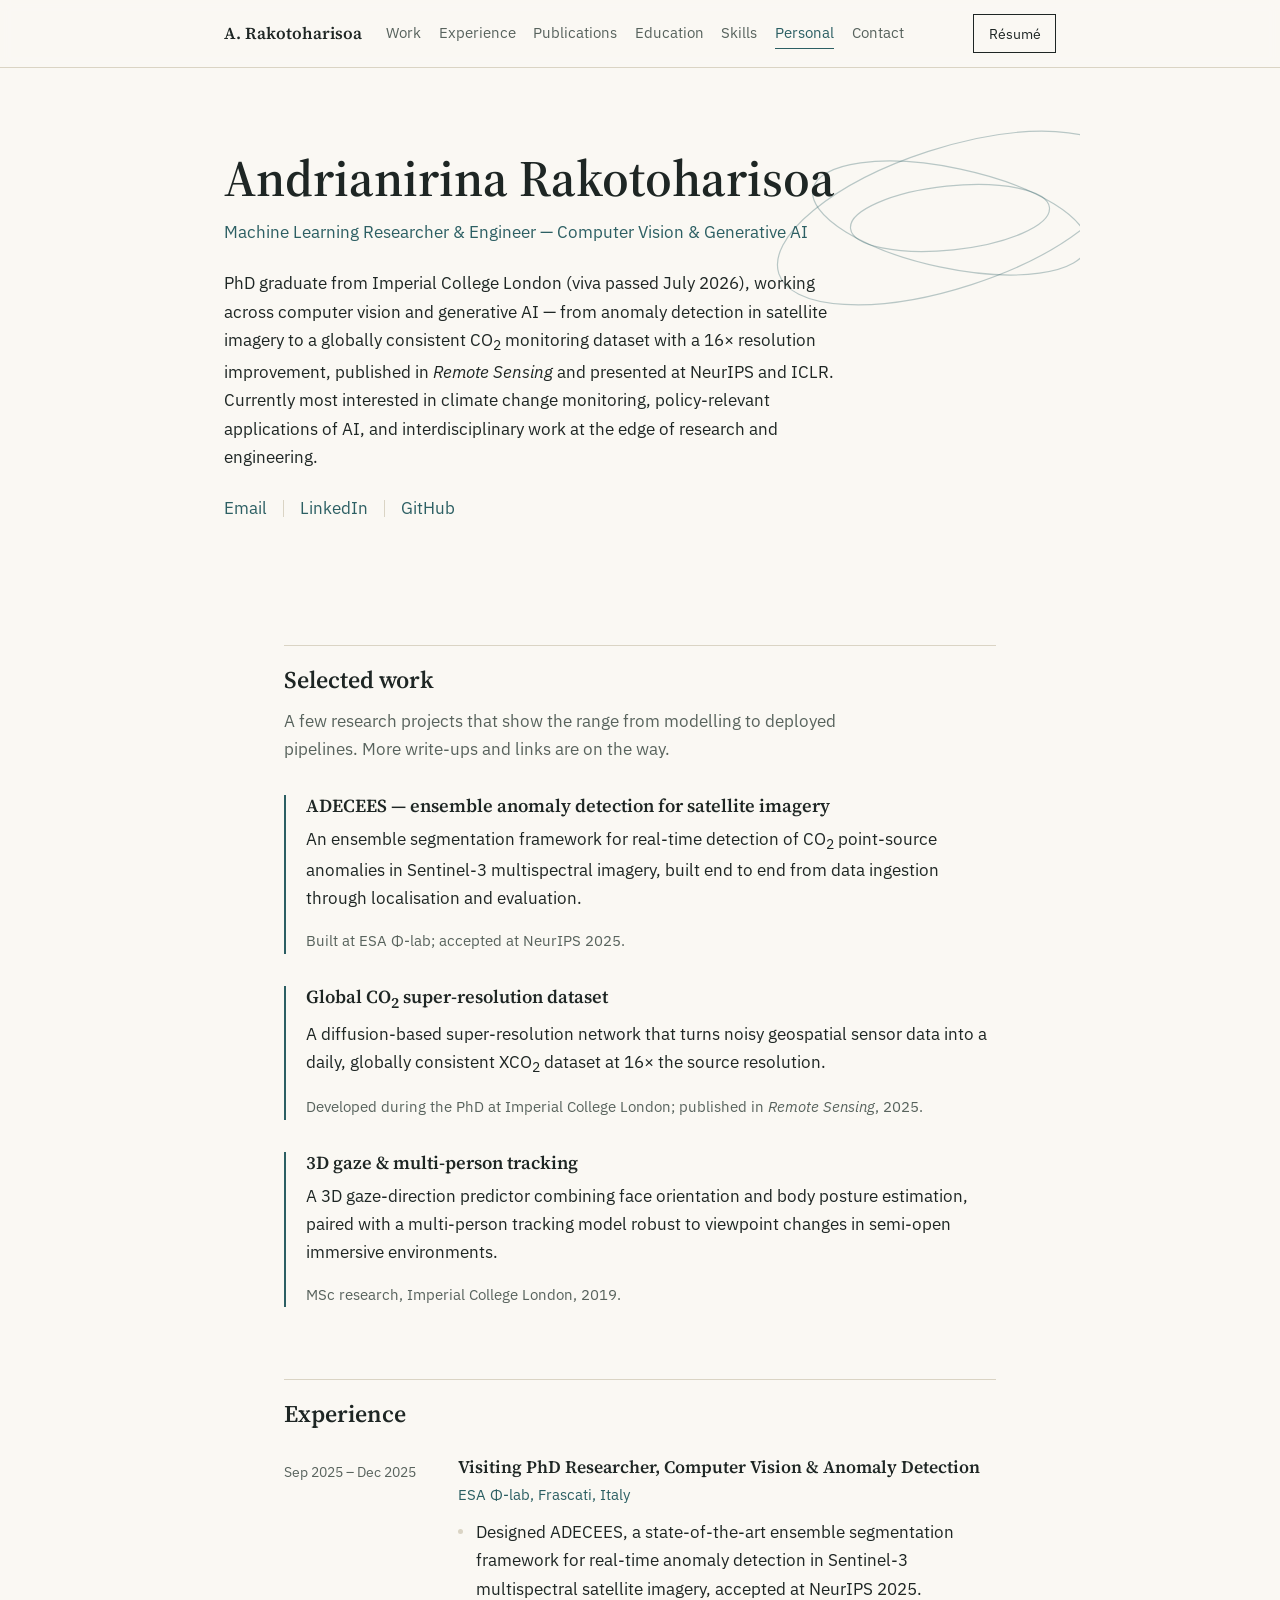
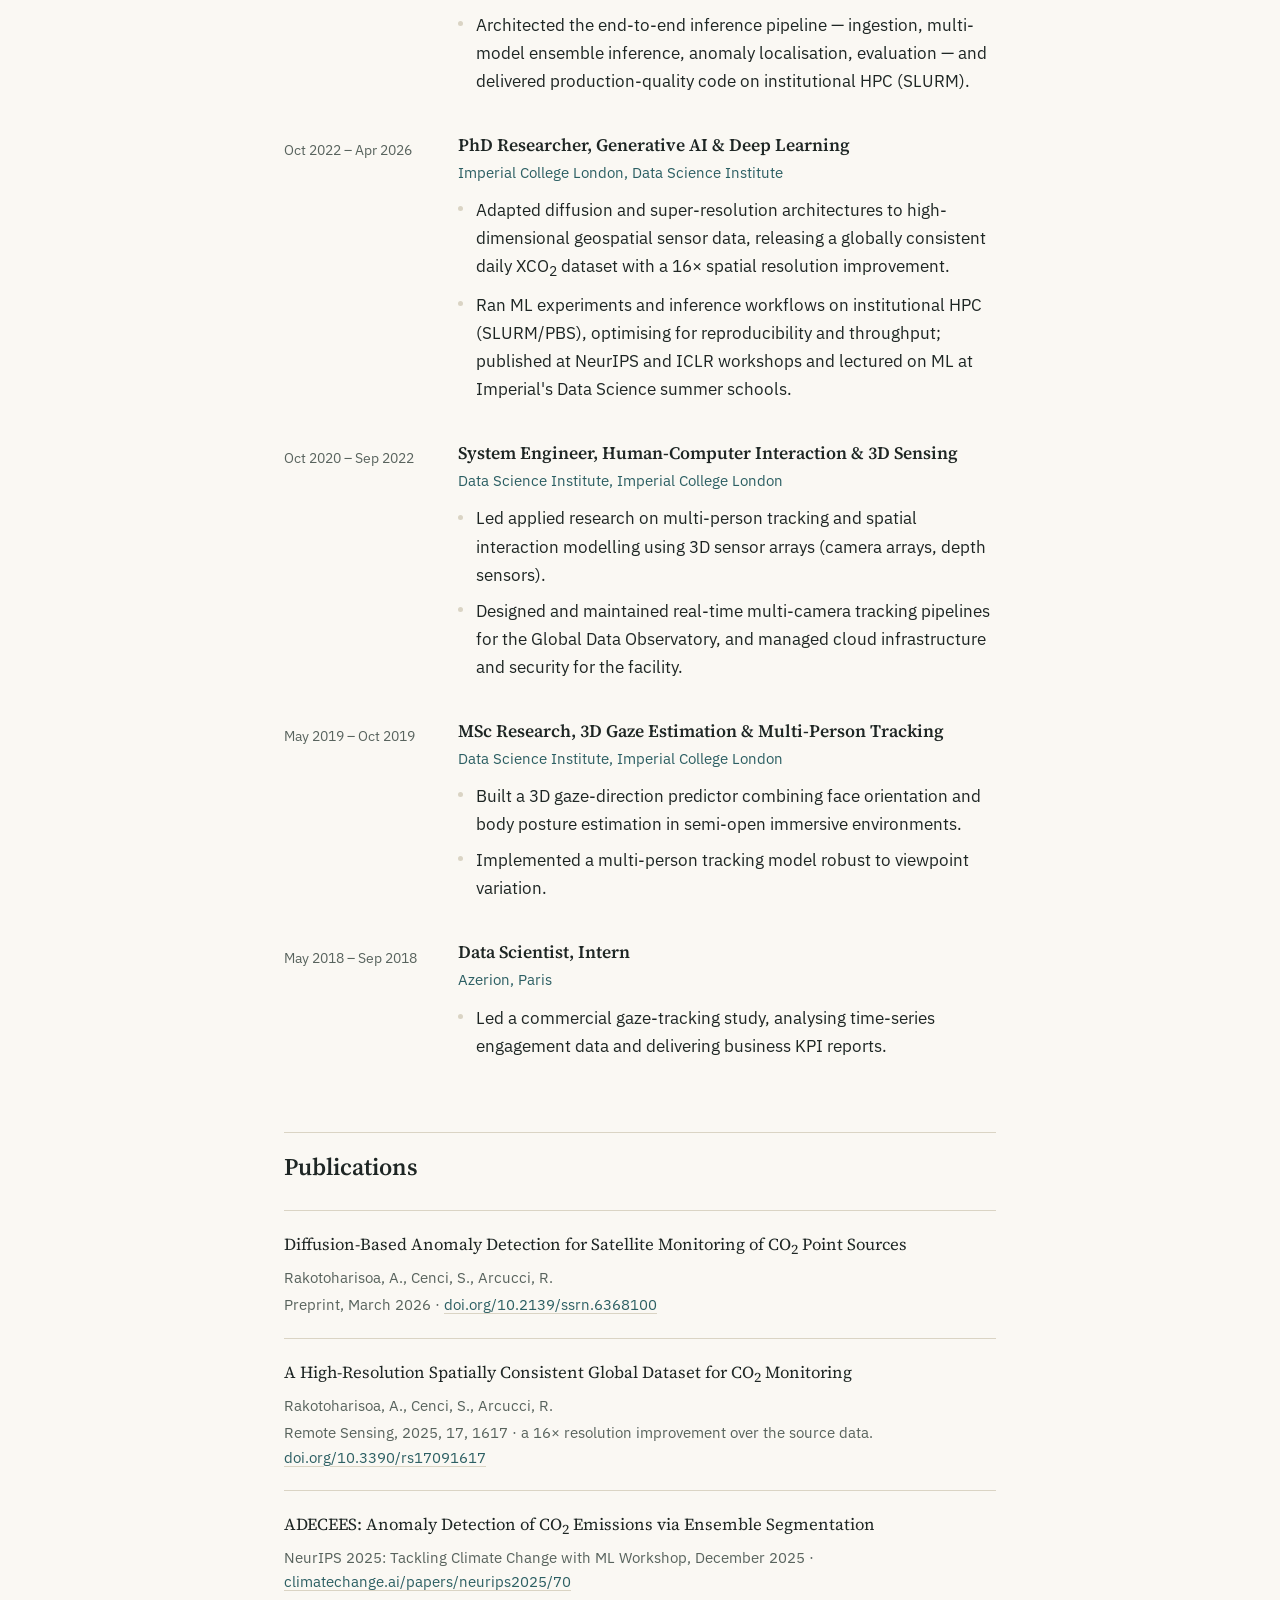
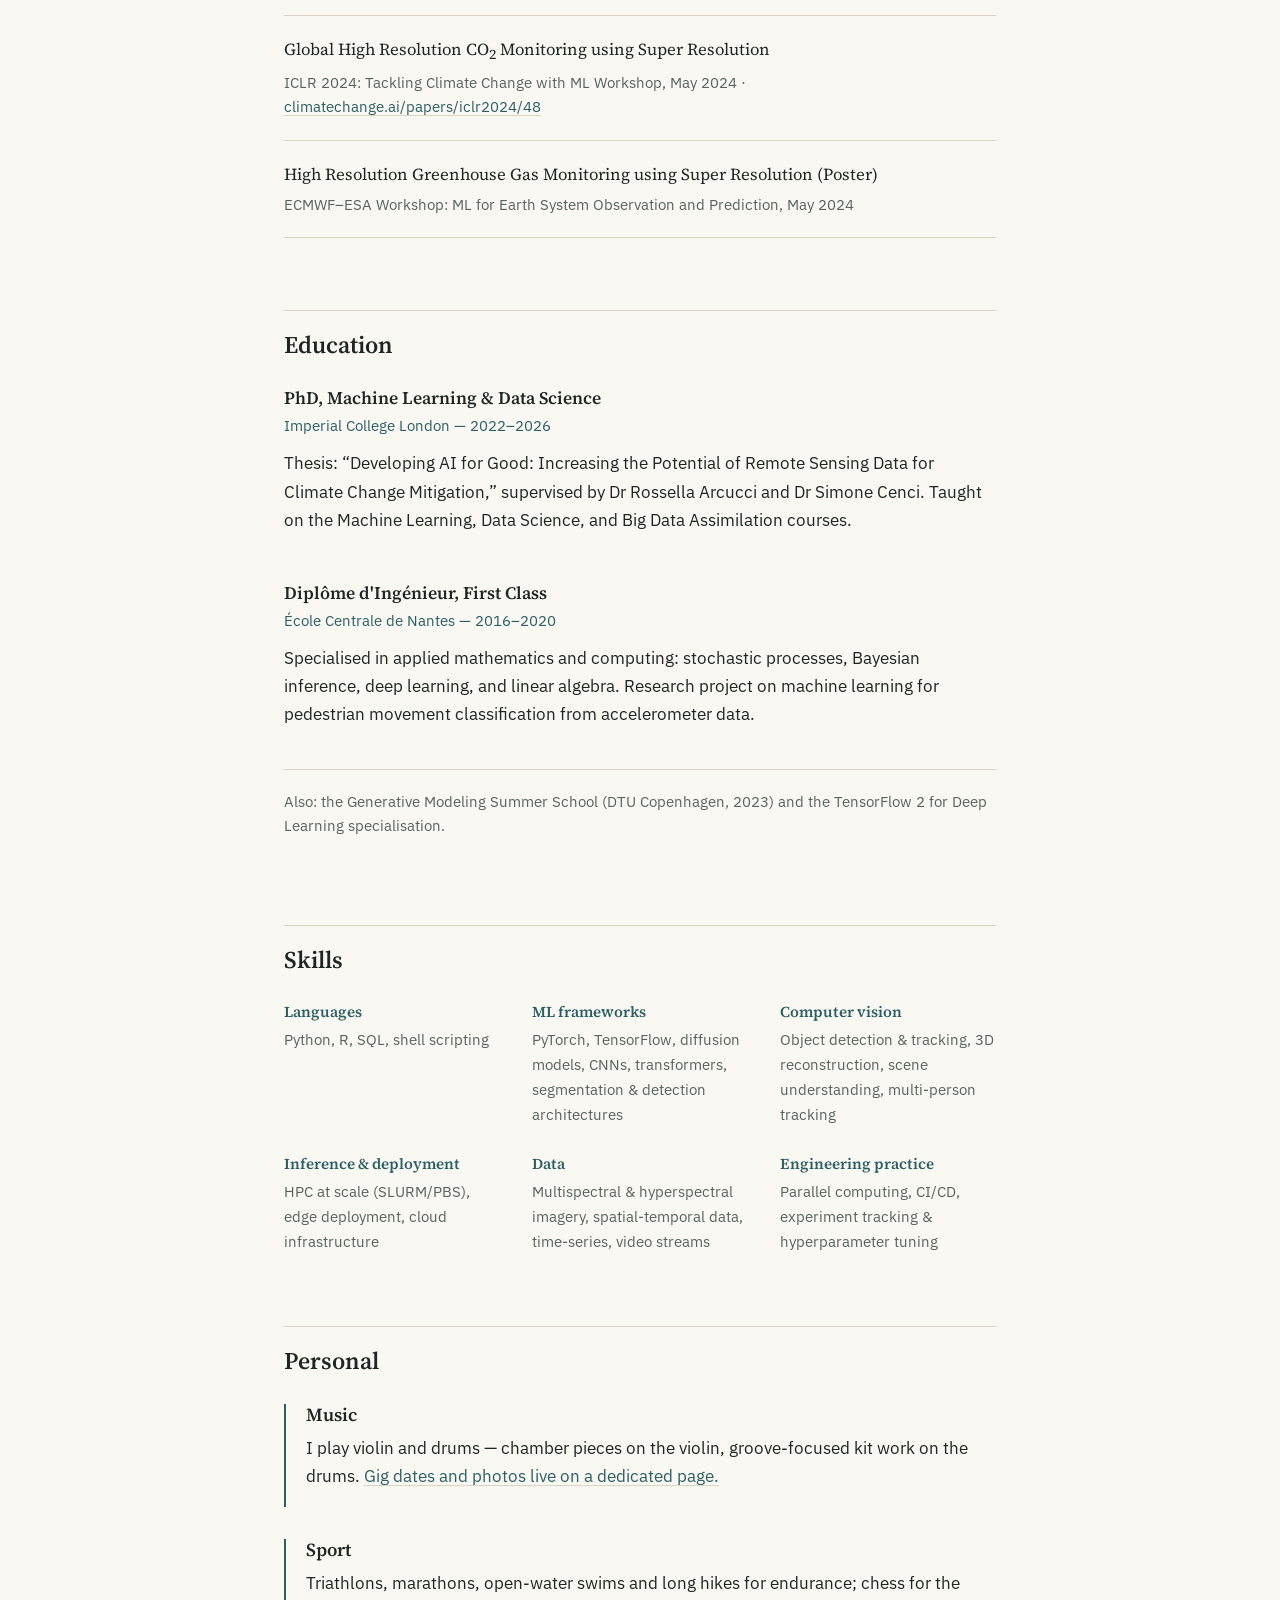
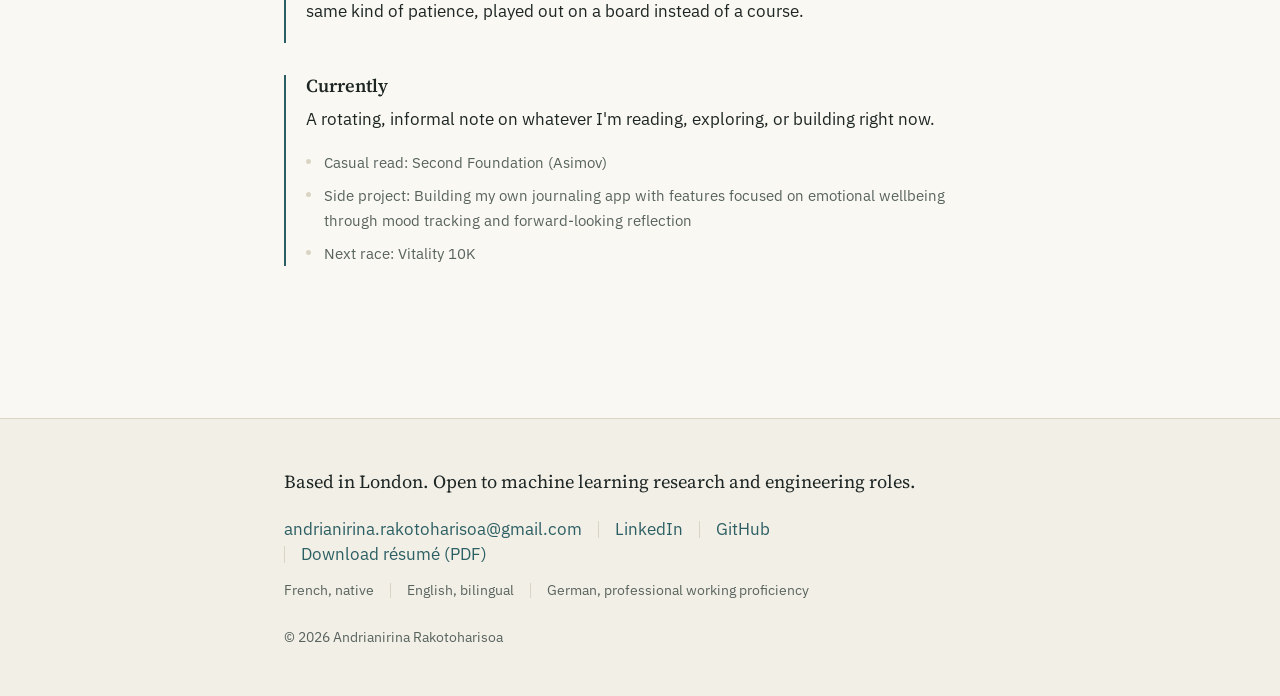
==== commit 162a83ae: "Added links for conferences" ====
--- a/index.html
+++ b/index.html
@@ -145,15 +145,15 @@
       <li>
         <p class="pub-title">A High-Resolution Spatially Consistent Global Dataset for CO<sub>2</sub> Monitoring</p>
         <p class="pub-authors">Rakotoharisoa, A., Cenci, S., Arcucci, R.</p>
-        <p class="pub-venue">Remote Sensing, 2025, 17, 1617 · a 16× resolution improvement over the source data. <a href="https://doi.org/10.3390/rs17091617" target="_blank" rel="noopener">doi.org/10.3390/rs17061617</a></p>
+        <p class="pub-venue">Remote Sensing, 2025, 17, 1617 · a 16× resolution improvement over the source data. <a href="https://doi.org/10.3390/rs17091617" target="_blank" rel="noopener">doi.org/10.3390/rs17091617</a></p>
       </li>
       <li>
         <p class="pub-title">ADECEES: Anomaly Detection of CO<sub>2</sub> Emissions via Ensemble Segmentation</p>
-        <p class="pub-venue">NeurIPS 2025: Tackling Climate Change with ML Workshop, December 2025</p>
+        <p class="pub-venue">NeurIPS 2025: Tackling Climate Change with ML Workshop, December 2025 · <a href="https://www.climatechange.ai/papers/neurips2025/70" target="_blank" rel="noopener">climatechange.ai/papers/neurips2025/70</a></p>
       </li>
       <li>
         <p class="pub-title">Global High Resolution CO<sub>2</sub> Monitoring using Super Resolution</p>
-        <p class="pub-venue">ICLR 2024: Tackling Climate Change with ML Workshop, May 2024</p>
+        <p class="pub-venue">ICLR 2024: Tackling Climate Change with ML Workshop, May 2024 · <a href="https://www.climatechange.ai/papers/iclr2024/48" target="_blank" rel="noopener">climatechange.ai/papers/iclr2024/48</a></p>
       </li>
       <li>
         <p class="pub-title">High Resolution Greenhouse Gas Monitoring using Super Resolution (Poster)</p>
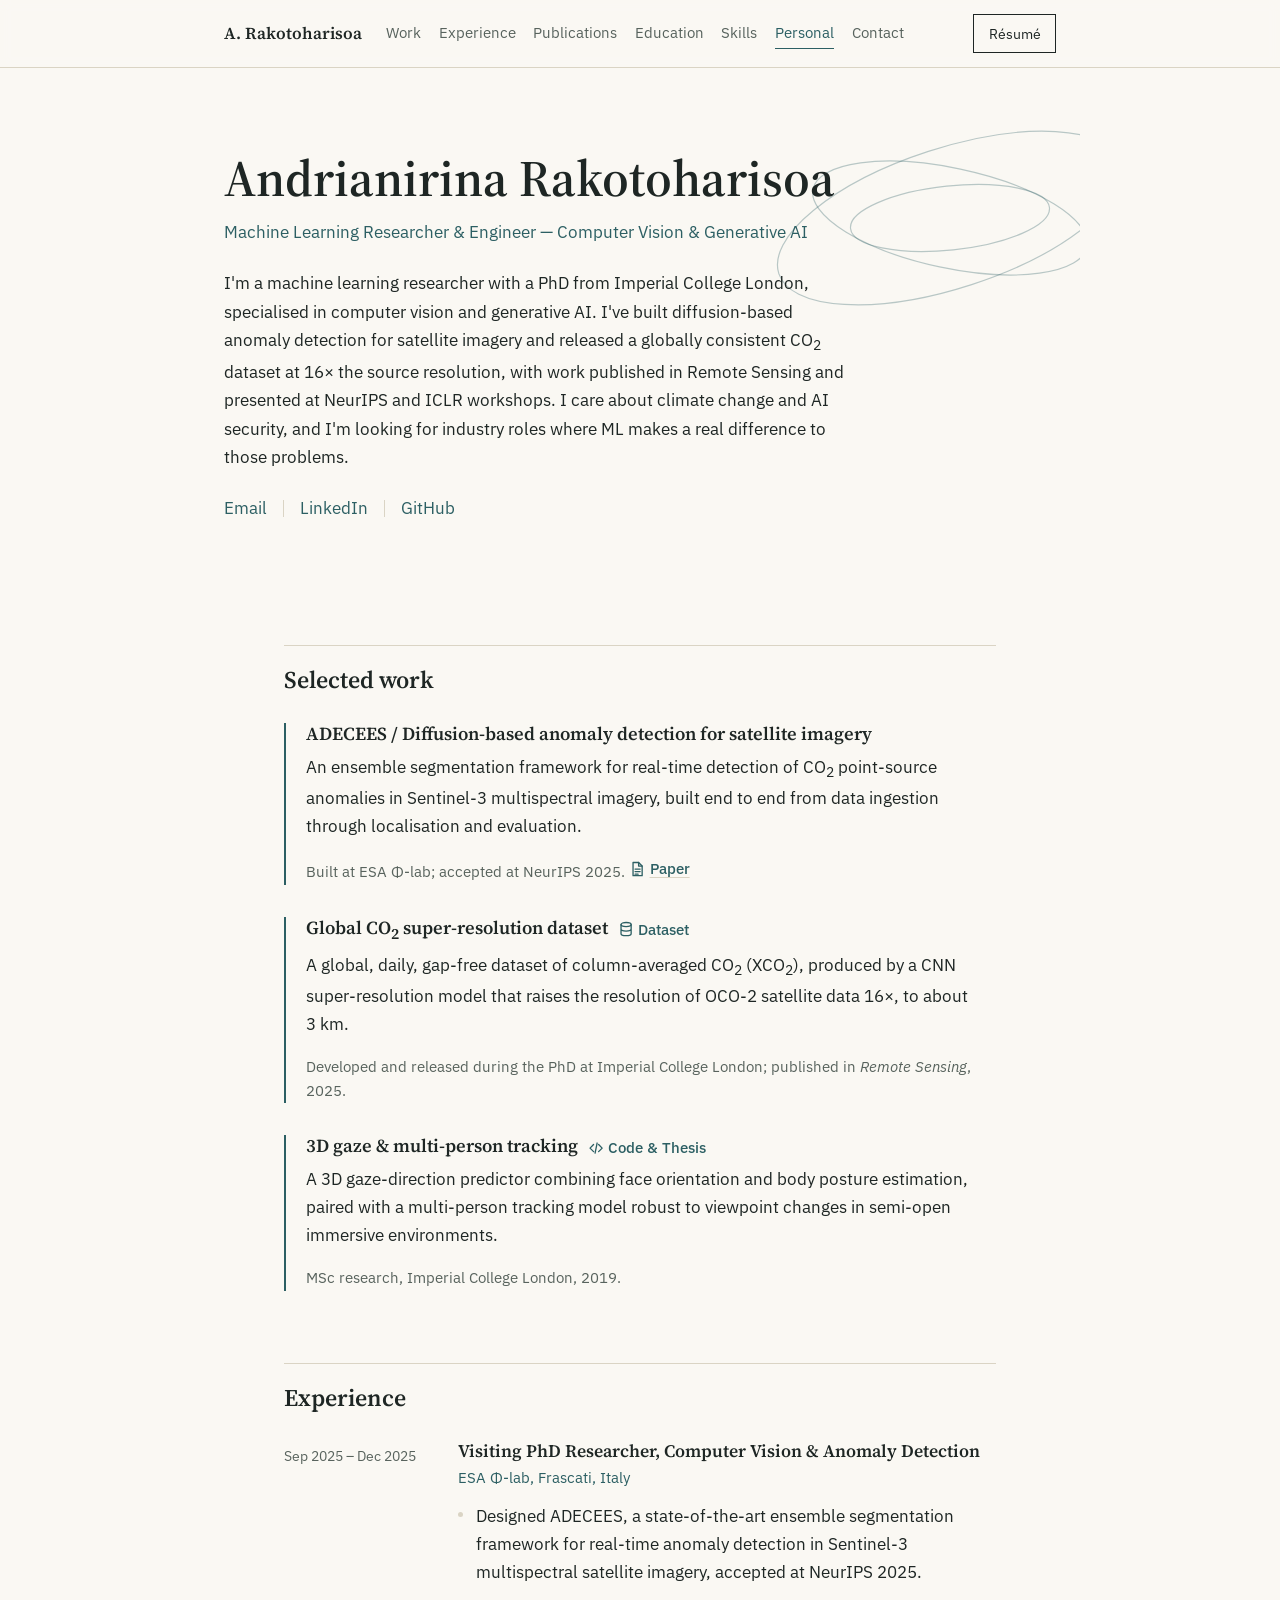
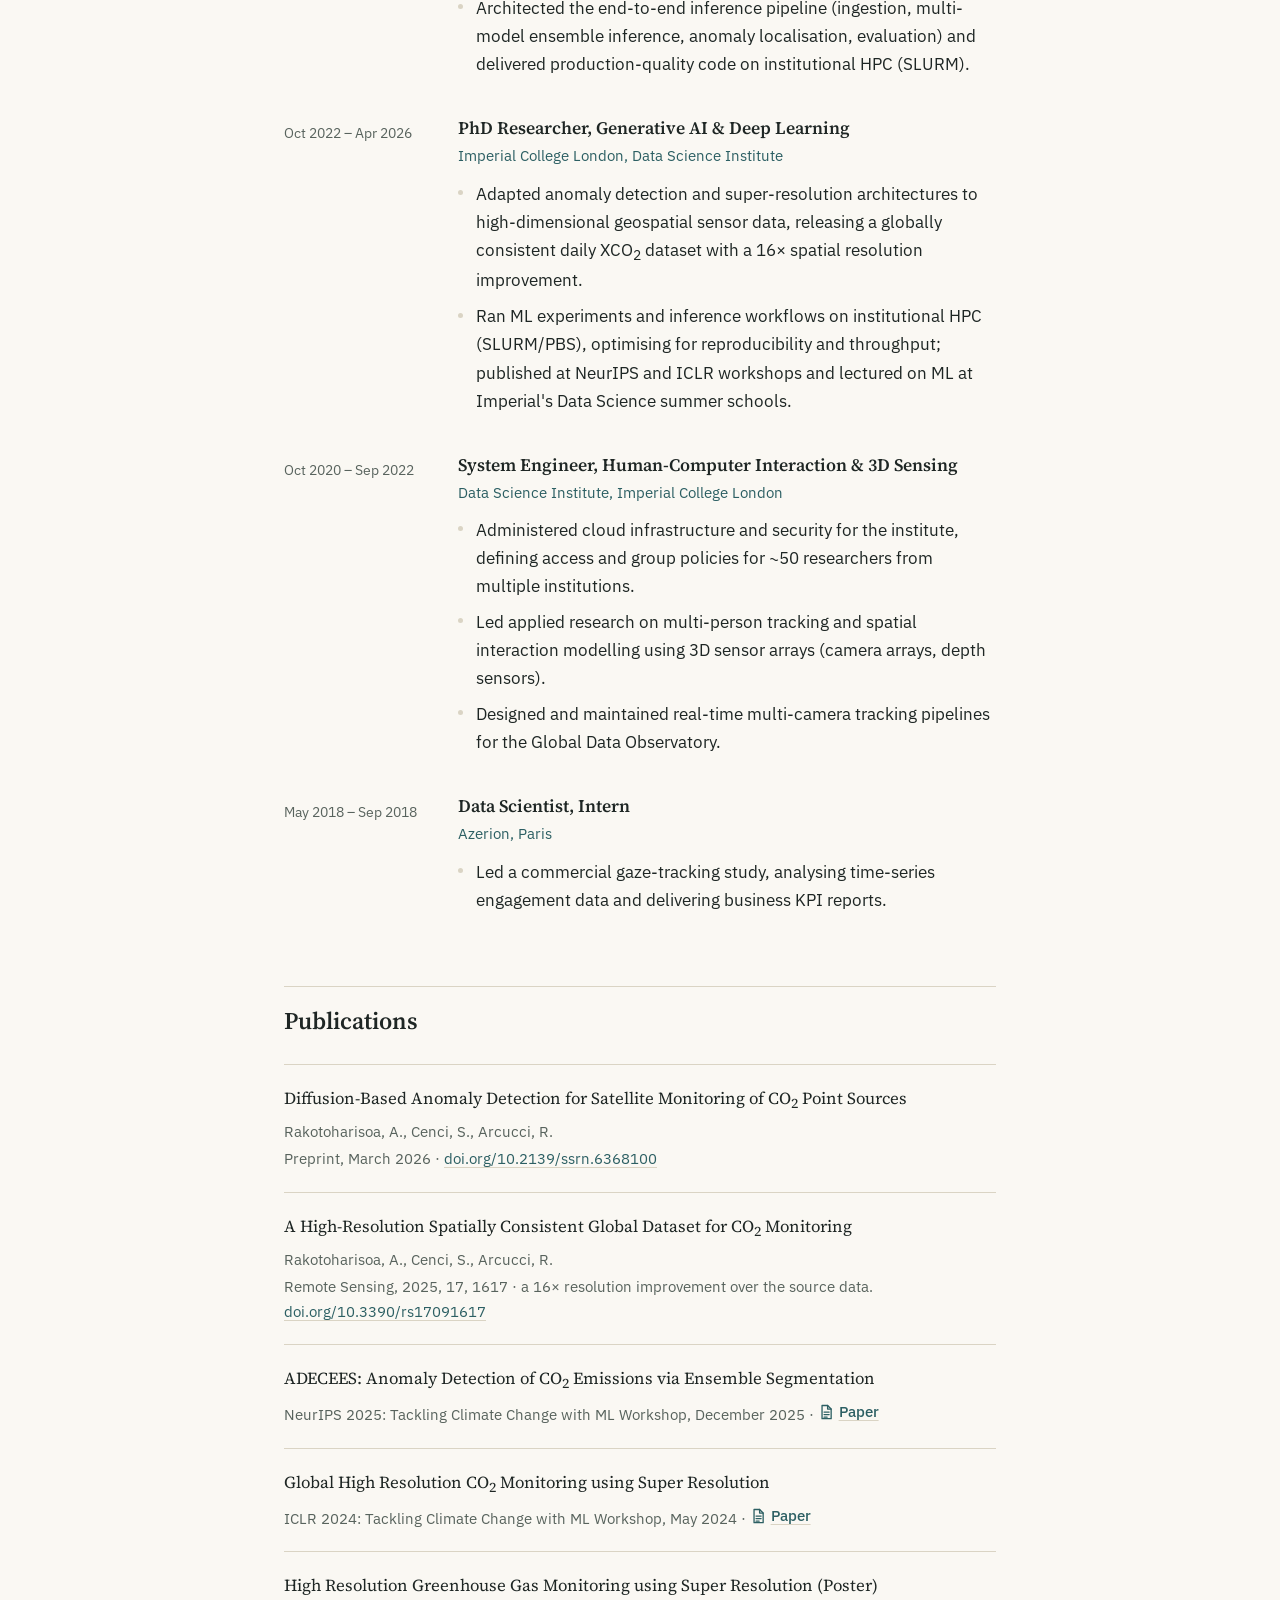
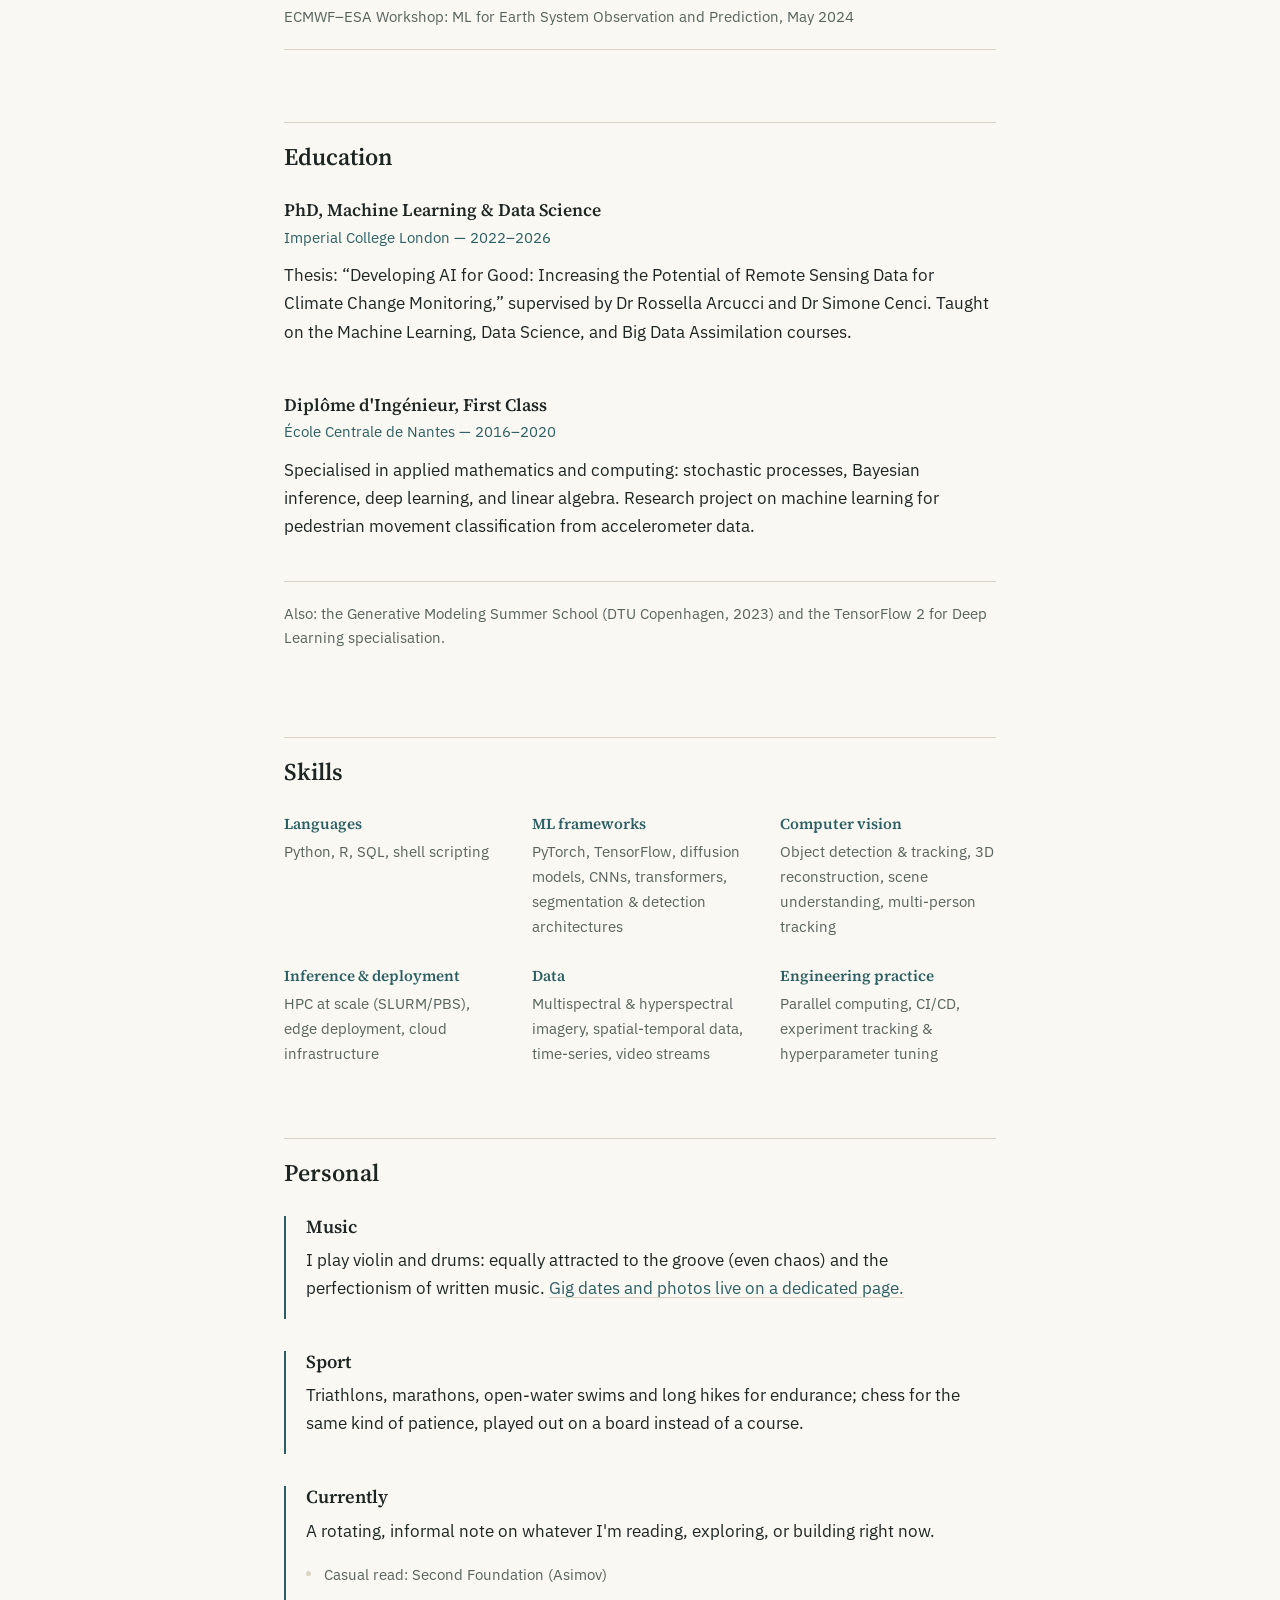
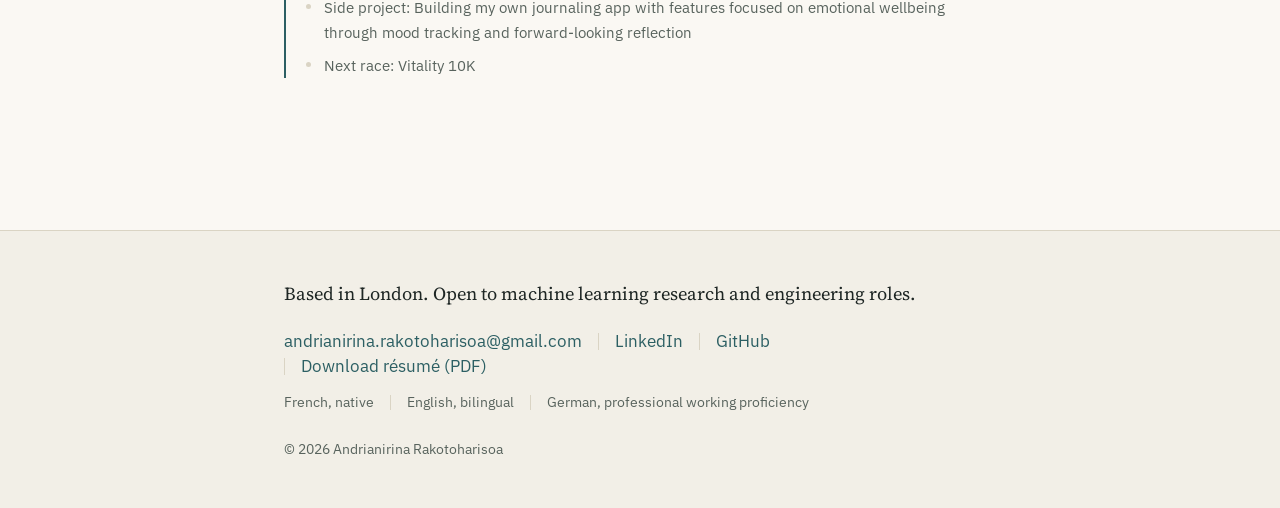
==== commit e9fdbd69: "Improved website content" ====
--- a/index.html
+++ b/index.html
@@ -43,7 +43,7 @@
     <div class="hero-inner">
       <h1>Andrianirina Rakotoharisoa</h1>
       <p class="role">Machine Learning Researcher &amp; Engineer — Computer Vision &amp; Generative AI</p>
-      <p class="bio">PhD graduate from Imperial College London (viva passed July 2026), working across computer vision and generative AI — from anomaly detection in satellite imagery to a globally consistent CO<sub>2</sub> monitoring dataset with a 16× resolution improvement, published in <em>Remote Sensing</em> and presented at NeurIPS and ICLR. Currently most interested in climate change monitoring, policy-relevant applications of AI, and interdisciplinary work at the edge of research and engineering.</p>
+      <p class="bio">I'm a machine learning researcher with a PhD from Imperial College London, specialised in computer vision and generative AI. I've built diffusion-based anomaly detection for satellite imagery and released a globally consistent CO<sub>2</sub> dataset at 16× the source resolution, with work published in Remote Sensing and presented at NeurIPS and ICLR workshops. I care about climate change and AI security, and I'm looking for industry roles where ML makes a real difference to those problems.</p>
       <div class="link-row hero-links">
         <a href="mailto:andrianirina.rakotoharisoa@gmail.com">Email</a>
         <a href="https://www.linkedin.com/in/andrianirina-r-228589144/" target="_blank" rel="noopener">LinkedIn</a>
@@ -54,20 +54,19 @@
 
   <section id="work" class="section">
     <h2>Selected work</h2>
-    <p class="section-note">A few research projects that show the range from modelling to deployed pipelines. More write-ups and links are on the way.</p>
     <div class="work-list">
       <article class="work-item">
-        <h3>ADECEES — ensemble anomaly detection for satellite imagery</h3>
+        <h3>ADECEES / Diffusion-based anomaly detection for satellite imagery</h3>
         <p>An ensemble segmentation framework for real-time detection of CO<sub>2</sub> point-source anomalies in Sentinel-3 multispectral imagery, built end to end from data ingestion through localisation and evaluation.</p>
-        <p class="work-meta">Built at ESA Φ-lab; accepted at NeurIPS 2025.</p>
-      </article>
-      <article class="work-item">
-        <h3>Global CO<sub>2</sub> super-resolution dataset</h3>
-        <p>A diffusion-based super-resolution network that turns noisy geospatial sensor data into a daily, globally consistent XCO<sub>2</sub> dataset at 16× the source resolution.</p>
-        <p class="work-meta">Developed during the PhD at Imperial College London; published in <em>Remote Sensing</em>, 2025.</p>
-      </article>
-      <article class="work-item">
-        <h3>3D gaze &amp; multi-person tracking</h3>
+        <p class="work-meta">Built at ESA Φ-lab; accepted at NeurIPS 2025. <a class="paper-link" href="https://www.climatechange.ai/papers/neurips2025/70" target="_blank" rel="noopener"><svg class="paper-icon" viewBox="0 0 16 16" aria-hidden="true" focusable="false"><path d="M4 1.5h5.5L13 5v9.5H4z"/><path d="M9.5 1.5V5H13M6 8h5M6 10.5h5M6 13h3"/></svg>Paper</a></p>
+      </article>
+      <article class="work-item">
+        <h3>Global CO<sub>2</sub> super-resolution dataset <a class="paper-link title-link" href="https://gd-xco2.dsi.ic.ac.uk/datasets" target="_blank" rel="noopener"><svg class="paper-icon" viewBox="0 0 16 16" aria-hidden="true" focusable="false"><ellipse cx="8" cy="3.5" rx="5" ry="2"/><path d="M3 3.5v9c0 1.1 2.2 2 5 2s5-.9 5-2v-9M3 8c0 1.1 2.2 2 5 2s5-.9 5-2"/></svg>Dataset</a></h3>
+        <p>A global, daily, gap-free dataset of column-averaged CO<sub>2</sub> (XCO<sub>2</sub>), produced by a CNN super-resolution model that raises the resolution of OCO-2 satellite data 16×, to about 3&nbsp;km.</p>
+        <p class="work-meta">Developed and released during the PhD at Imperial College London; published in <em>Remote Sensing</em>, 2025.</p>
+      </article>
+      <article class="work-item">
+        <h3>3D gaze &amp; multi-person tracking <a class="paper-link title-link" href="https://github.com/dsi-icl/do-gaze" target="_blank" rel="noopener"><svg class="paper-icon" viewBox="0 0 16 16" aria-hidden="true" focusable="false"><path d="M5.5 4.5 2 8l3.5 3.5M10.5 4.5 14 8l-3.5 3.5M9 3 7 13"/></svg>Code & Thesis</a></h3>
         <p>A 3D gaze-direction predictor combining face orientation and body posture estimation, paired with a multi-person tracking model robust to viewpoint changes in semi-open immersive environments.</p>
         <p class="work-meta">MSc research, Imperial College London, 2019.</p>
       </article>
@@ -84,7 +83,7 @@
           <p class="tl-org">ESA Φ-lab, Frascati, Italy</p>
           <ul>
             <li>Designed ADECEES, a state-of-the-art ensemble segmentation framework for real-time anomaly detection in Sentinel-3 multispectral satellite imagery, accepted at NeurIPS 2025.</li>
-            <li>Architected the end-to-end inference pipeline — ingestion, multi-model ensemble inference, anomaly localisation, evaluation — and delivered production-quality code on institutional HPC (SLURM).</li>
+            <li>Architected the end-to-end inference pipeline (ingestion, multi-model ensemble inference, anomaly localisation, evaluation) and delivered production-quality code on institutional HPC (SLURM).</li>
           </ul>
         </div>
       </li>
@@ -94,7 +93,7 @@
           <h3>PhD Researcher, Generative AI &amp; Deep Learning</h3>
           <p class="tl-org">Imperial College London, Data Science Institute</p>
           <ul>
-            <li>Adapted diffusion and super-resolution architectures to high-dimensional geospatial sensor data, releasing a globally consistent daily XCO<sub>2</sub> dataset with a 16× spatial resolution improvement.</li>
+            <li>Adapted anomaly detection and super-resolution architectures to high-dimensional geospatial sensor data, releasing a globally consistent daily XCO<sub>2</sub> dataset with a 16× spatial resolution improvement.</li>
             <li>Ran ML experiments and inference workflows on institutional HPC (SLURM/PBS), optimising for reproducibility and throughput; published at NeurIPS and ICLR workshops and lectured on ML at Imperial's Data Science summer schools.</li>
           </ul>
         </div>
@@ -105,12 +104,13 @@
           <h3>System Engineer, Human-Computer Interaction &amp; 3D Sensing</h3>
           <p class="tl-org">Data Science Institute, Imperial College London</p>
           <ul>
+            <li>Administered cloud infrastructure and security for the institute, defining access and group policies for ~50 researchers from multiple institutions.</li>
             <li>Led applied research on multi-person tracking and spatial interaction modelling using 3D sensor arrays (camera arrays, depth sensors).</li>
-            <li>Designed and maintained real-time multi-camera tracking pipelines for the Global Data Observatory, and managed cloud infrastructure and security for the facility.</li>
-          </ul>
-        </div>
-      </li>
-      <li>
+            <li>Designed and maintained real-time multi-camera tracking pipelines for the Global Data Observatory.</li>
+          </ul>
+        </div>
+      </li>
+      <!-- <li>
         <div class="tl-date">May 2019 – Oct 2019</div>
         <div class="tl-content">
           <h3>MSc Research, 3D Gaze Estimation &amp; Multi-Person Tracking</h3>
@@ -120,7 +120,7 @@
             <li>Implemented a multi-person tracking model robust to viewpoint variation.</li>
           </ul>
         </div>
-      </li>
+      </li> -->
       <li>
         <div class="tl-date">May 2018 – Sep 2018</div>
         <div class="tl-content">
@@ -149,11 +149,11 @@
       </li>
       <li>
         <p class="pub-title">ADECEES: Anomaly Detection of CO<sub>2</sub> Emissions via Ensemble Segmentation</p>
-        <p class="pub-venue">NeurIPS 2025: Tackling Climate Change with ML Workshop, December 2025 · <a href="https://www.climatechange.ai/papers/neurips2025/70" target="_blank" rel="noopener">climatechange.ai/papers/neurips2025/70</a></p>
+        <p class="pub-venue">NeurIPS 2025: Tackling Climate Change with ML Workshop, December 2025 · <a class="paper-link" href="https://www.climatechange.ai/papers/neurips2025/70" target="_blank" rel="noopener"><svg class="paper-icon" viewBox="0 0 16 16" aria-hidden="true" focusable="false"><path d="M4 1.5h5.5L13 5v9.5H4z"/><path d="M9.5 1.5V5H13M6 8h5M6 10.5h5M6 13h3"/></svg>Paper</a></p>
       </li>
       <li>
         <p class="pub-title">Global High Resolution CO<sub>2</sub> Monitoring using Super Resolution</p>
-        <p class="pub-venue">ICLR 2024: Tackling Climate Change with ML Workshop, May 2024 · <a href="https://www.climatechange.ai/papers/iclr2024/48" target="_blank" rel="noopener">climatechange.ai/papers/iclr2024/48</a></p>
+        <p class="pub-venue">ICLR 2024: Tackling Climate Change with ML Workshop, May 2024 · <a class="paper-link" href="https://www.climatechange.ai/papers/iclr2024/48" target="_blank" rel="noopener"><svg class="paper-icon" viewBox="0 0 16 16" aria-hidden="true" focusable="false"><path d="M4 1.5h5.5L13 5v9.5H4z"/><path d="M9.5 1.5V5H13M6 8h5M6 10.5h5M6 13h3"/></svg>Paper</a></p>
       </li>
       <li>
         <p class="pub-title">High Resolution Greenhouse Gas Monitoring using Super Resolution (Poster)</p>
@@ -168,7 +168,7 @@
       <article>
         <h3>PhD, Machine Learning &amp; Data Science</h3>
         <p class="edu-org">Imperial College London — 2022–2026</p>
-        <p>Thesis: “Developing AI for Good: Increasing the Potential of Remote Sensing Data for Climate Change Mitigation,” supervised by Dr Rossella Arcucci and Dr Simone Cenci. Taught on the Machine Learning, Data Science, and Big Data Assimilation courses.</p>
+        <p>Thesis: “Developing AI for Good: Increasing the Potential of Remote Sensing Data for Climate Change Monitoring,” supervised by Dr Rossella Arcucci and Dr Simone Cenci. Taught on the Machine Learning, Data Science, and Big Data Assimilation courses.</p>
       </article>
       <article>
         <h3>Diplôme d'Ingénieur, First Class</h3>
@@ -196,7 +196,7 @@
     <div class="work-list">
       <article class="work-item">
         <h3>Music</h3>
-        <p>I play violin and drums — chamber pieces on the violin, groove-focused kit work on the drums. <a href="music.html">Gig dates and photos live on a dedicated page.</a></p>
+        <p>I play violin and drums: equally attracted to the groove (even chaos) and the perfectionism of written music. <a href="music.html">Gig dates and photos live on a dedicated page.</a></p>
       </article>
       <article class="work-item">
         <h3>Sport</h3>
--- a/style.css
+++ b/style.css
@@ -423,6 +423,32 @@
 .pub-venue a:focus-visible {
   text-decoration: underline;
 }
+.paper-link {
+  display: inline-flex;
+  align-items: center;
+  gap: 0.3em;
+  font-weight: 500;
+}
+.title-link {
+  margin-left: 0.4em;
+  font-family: var(--font-sans);
+  font-size: 0.92rem;
+  color: var(--accent);
+  vertical-align: middle;
+}
+.title-link:hover,
+.title-link:focus-visible {
+  text-decoration: underline;
+}
+.paper-icon {
+  width: 1.1em;
+  height: 1.1em;
+  fill: none;
+  stroke: currentColor;
+  stroke-width: 1.3;
+  stroke-linejoin: round;
+  stroke-linecap: round;
+}
 
 /* ---------- Education ---------- */
 .edu-list {
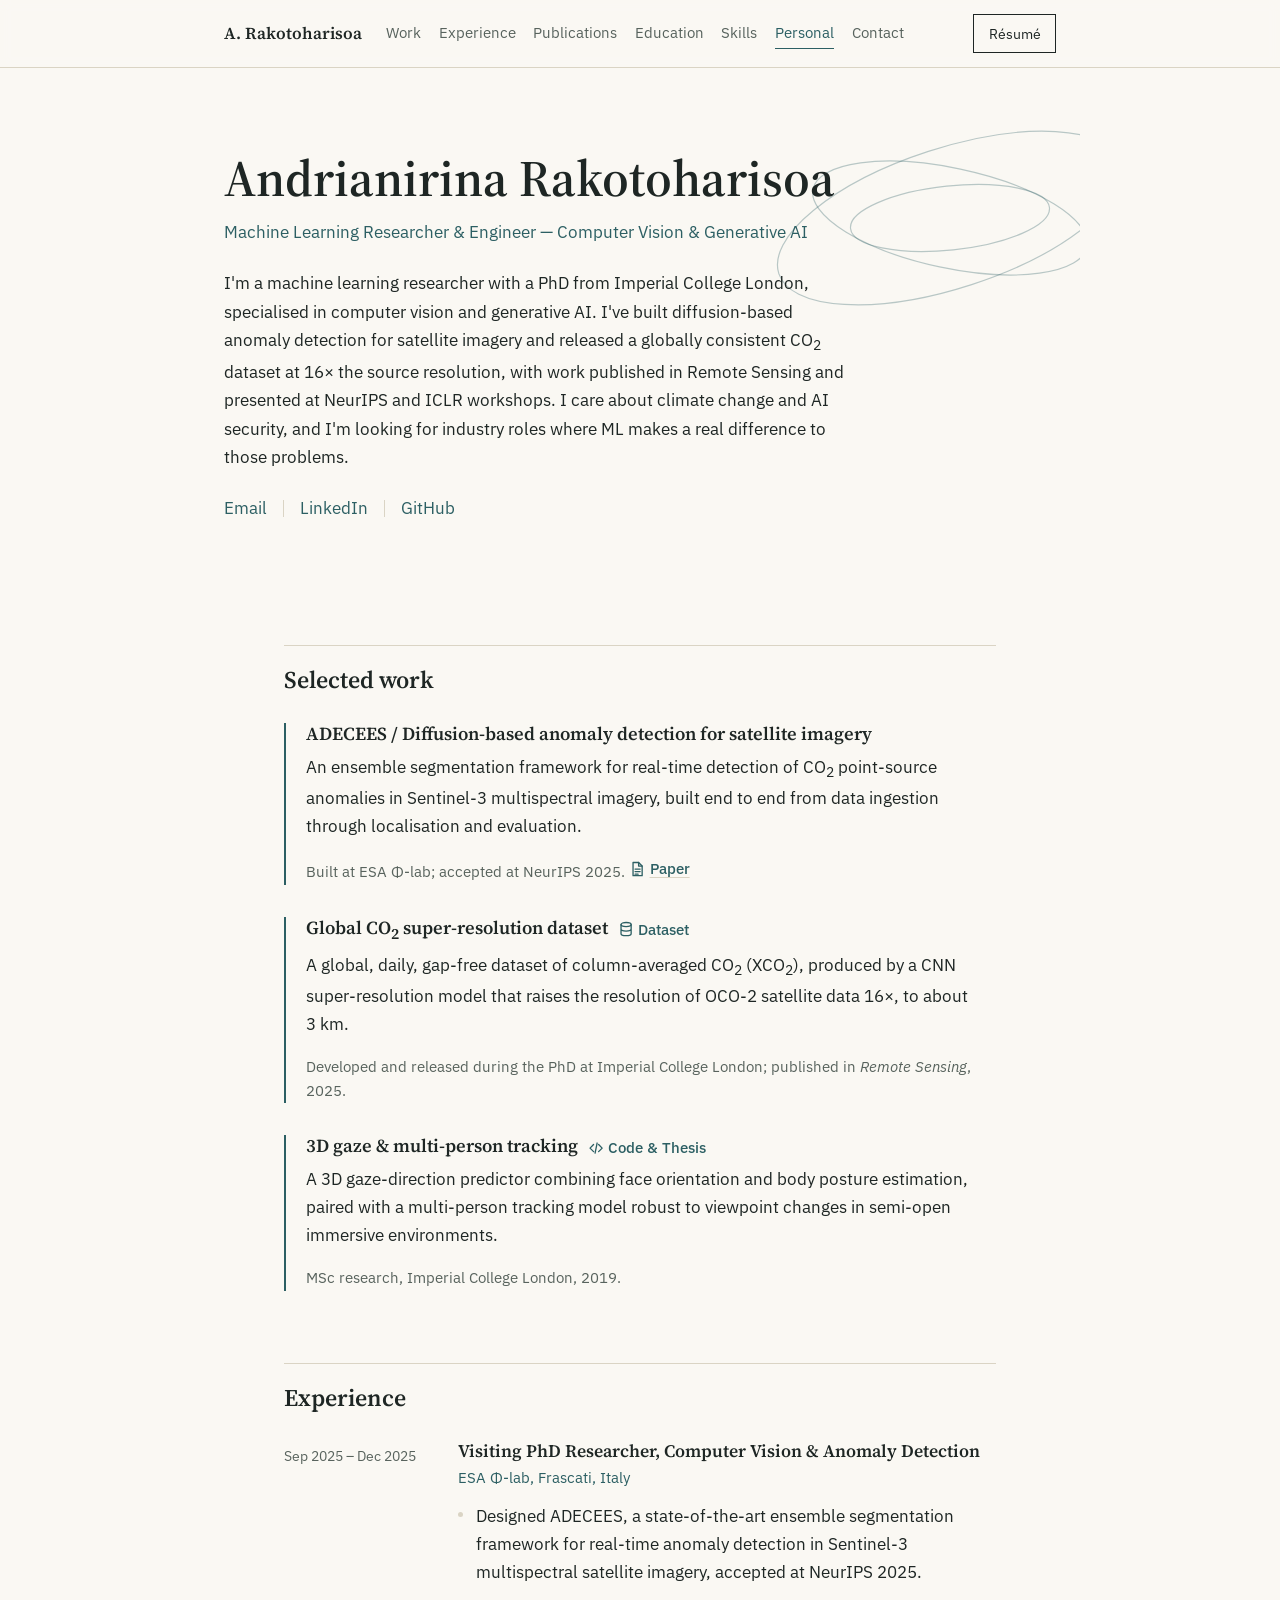
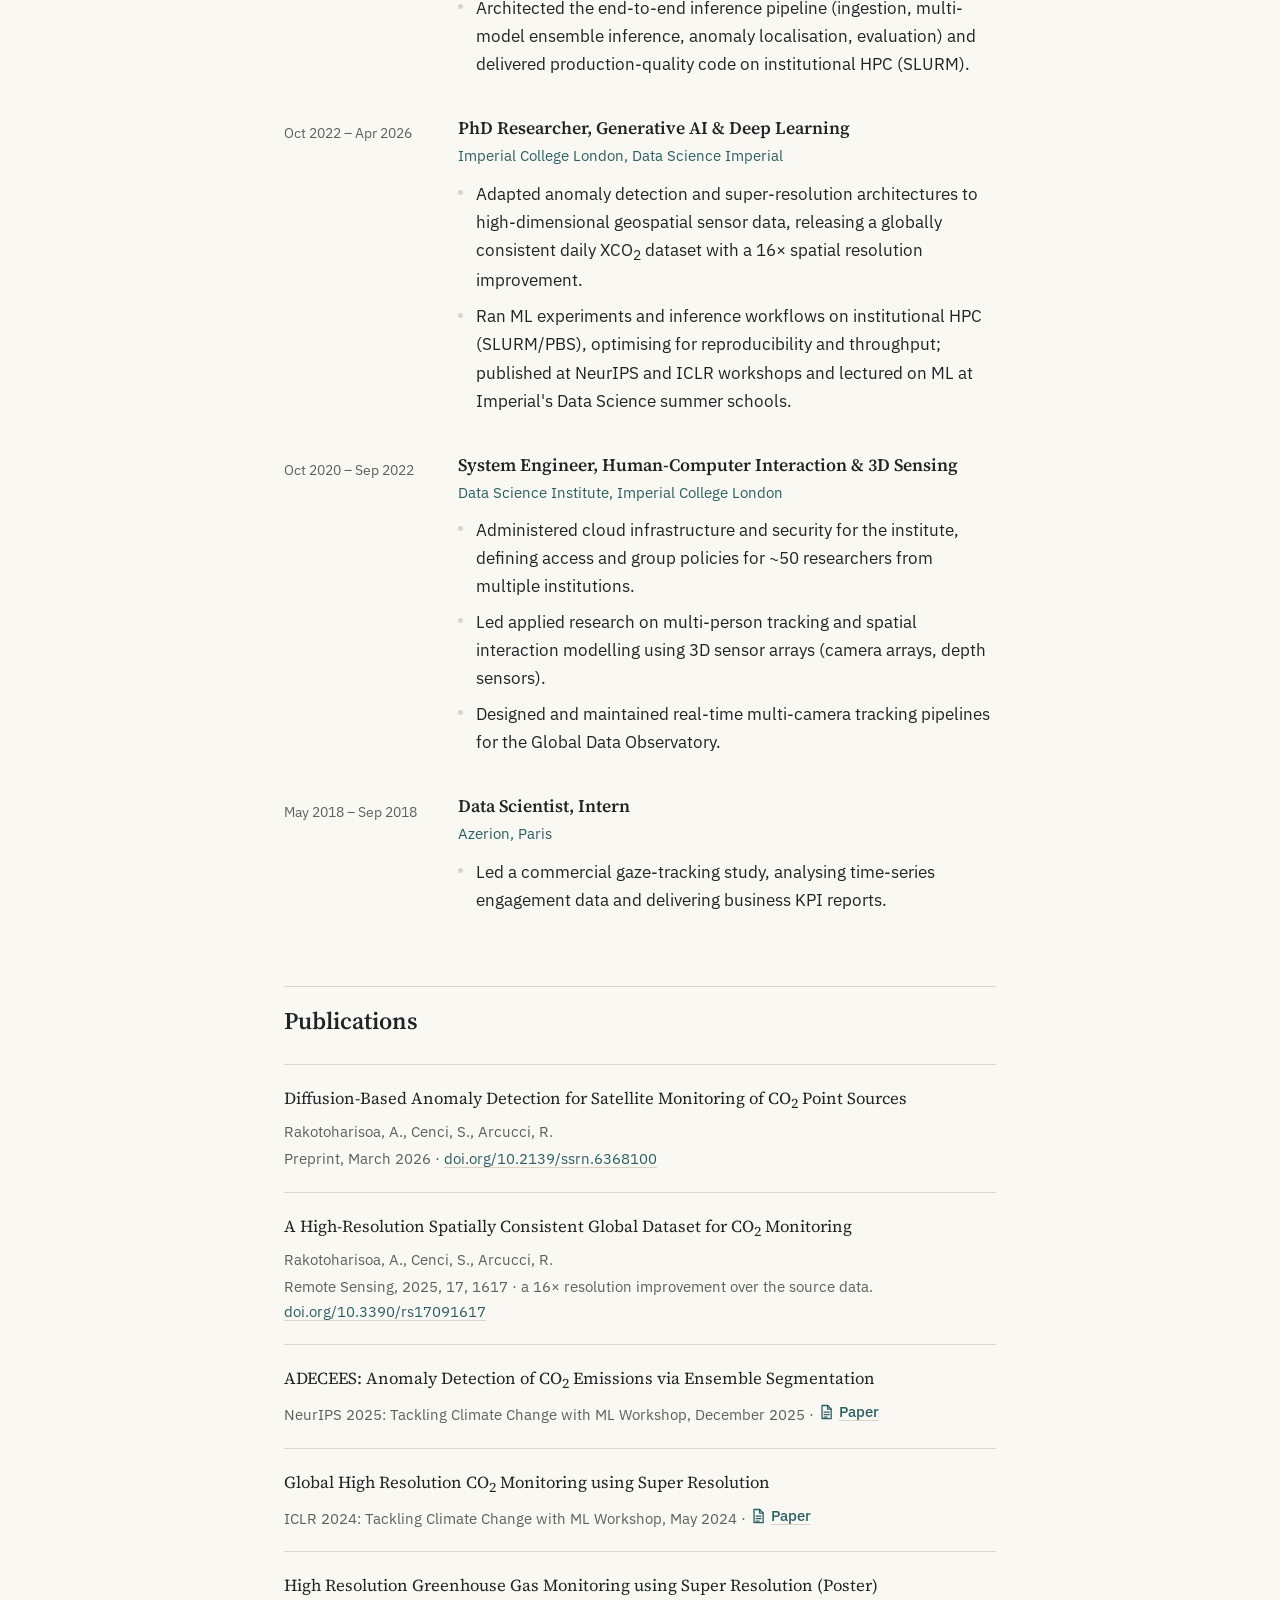
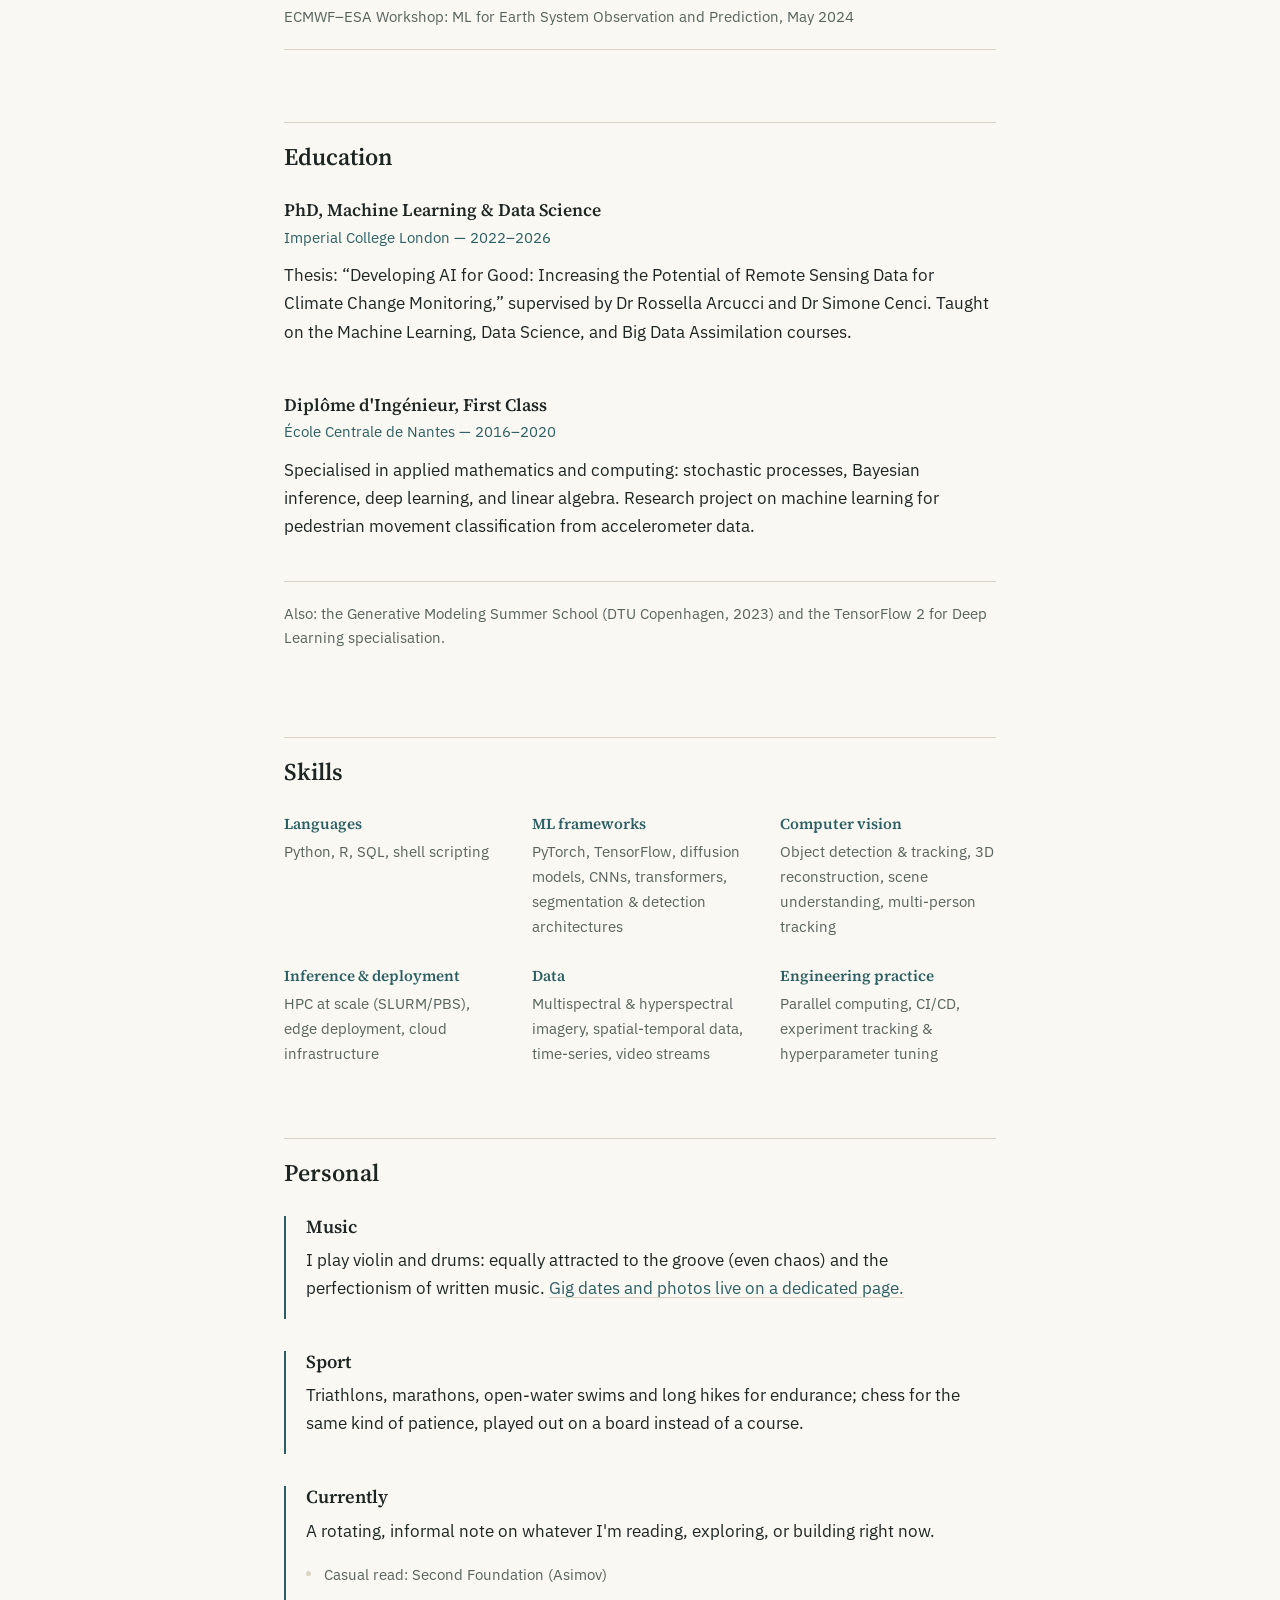
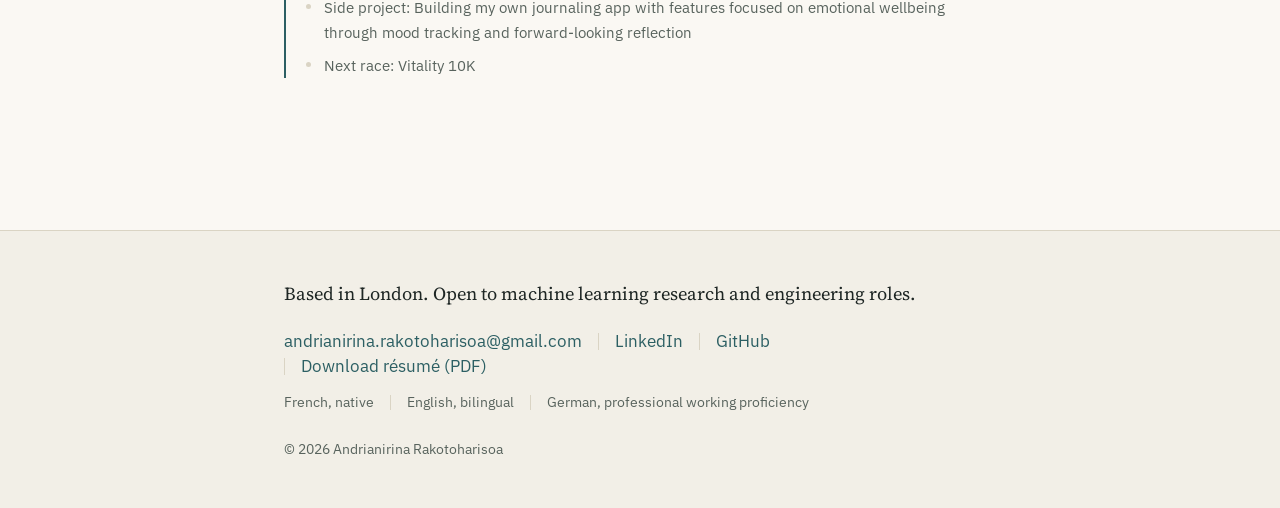
==== commit a9a223f3: "Fixed inconsistencies" ====
--- a/index.html
+++ b/index.html
@@ -91,7 +91,7 @@
         <div class="tl-date">Oct 2022 – Apr 2026</div>
         <div class="tl-content">
           <h3>PhD Researcher, Generative AI &amp; Deep Learning</h3>
-          <p class="tl-org">Imperial College London, Data Science Institute</p>
+          <p class="tl-org">Imperial College London, Data Science Imperial</p>
           <ul>
             <li>Adapted anomaly detection and super-resolution architectures to high-dimensional geospatial sensor data, releasing a globally consistent daily XCO<sub>2</sub> dataset with a 16× spatial resolution improvement.</li>
             <li>Ran ML experiments and inference workflows on institutional HPC (SLURM/PBS), optimising for reproducibility and throughput; published at NeurIPS and ICLR workshops and lectured on ML at Imperial's Data Science summer schools.</li>
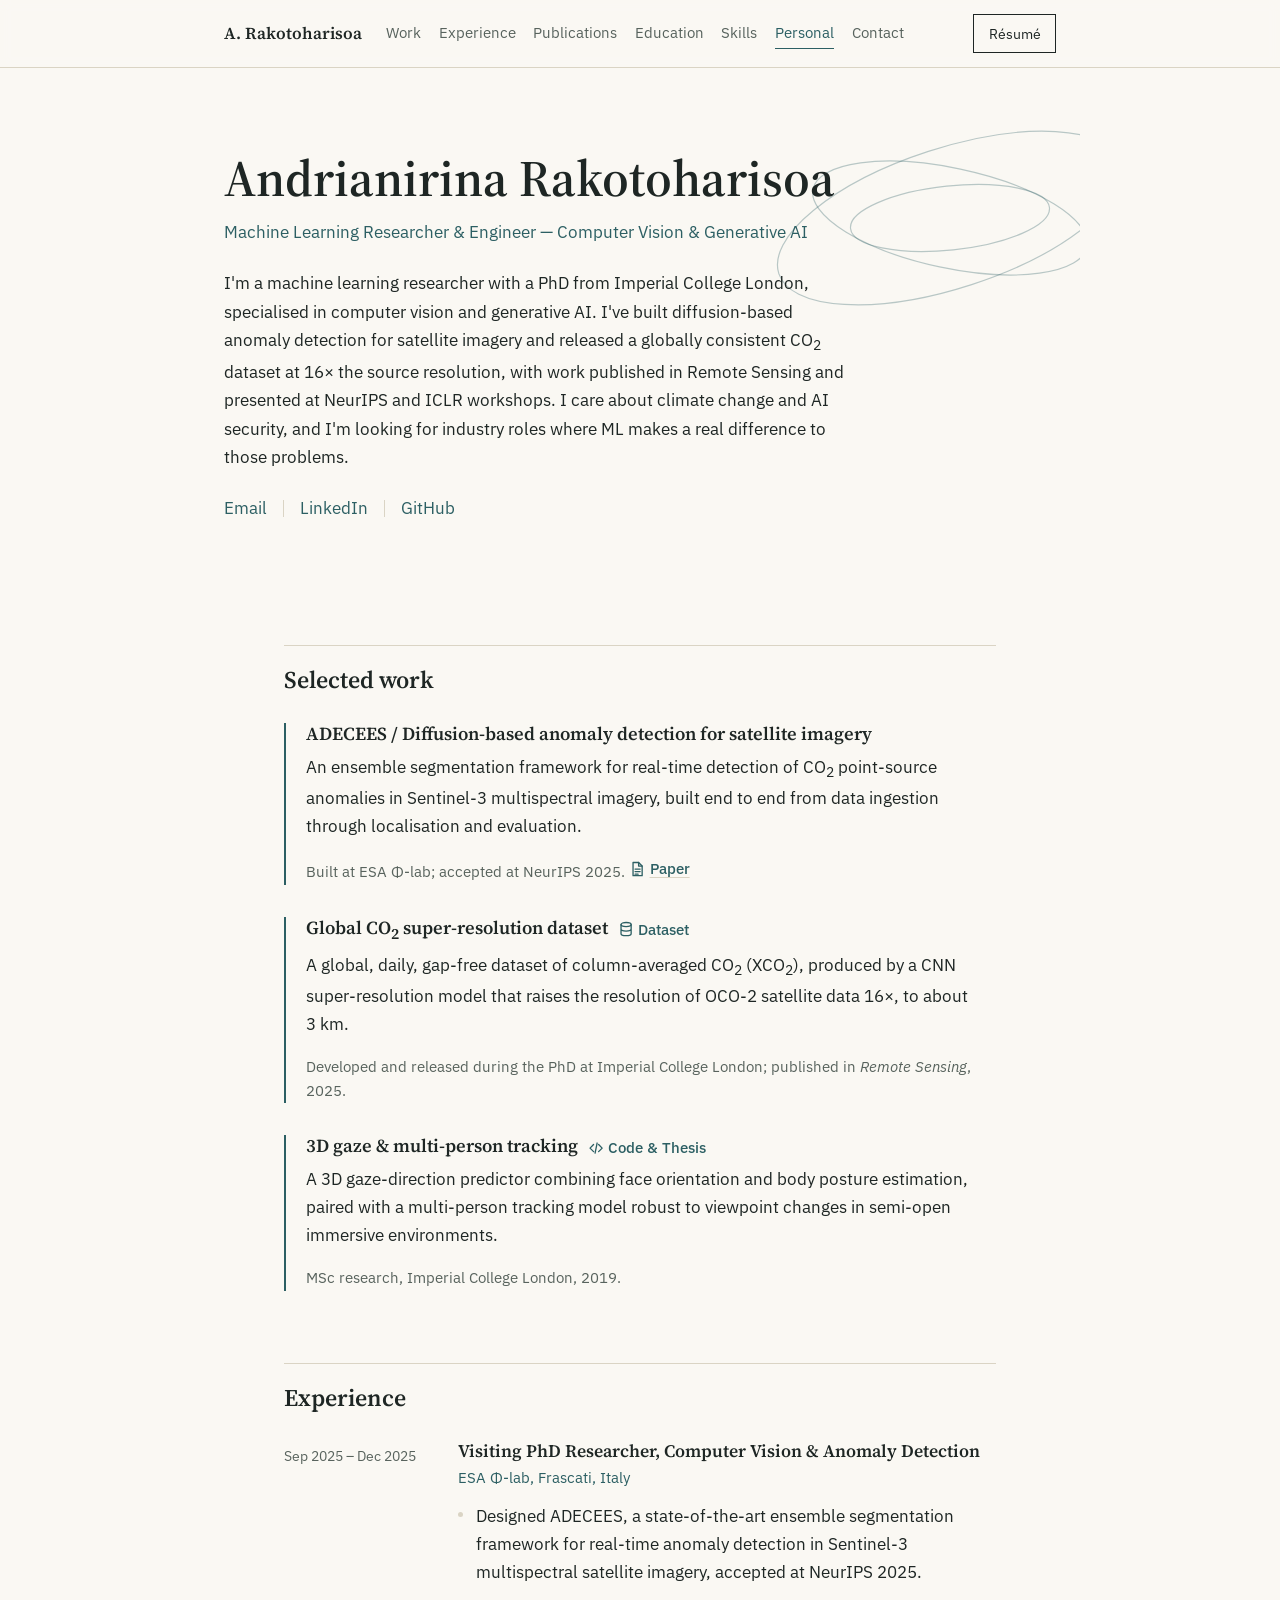
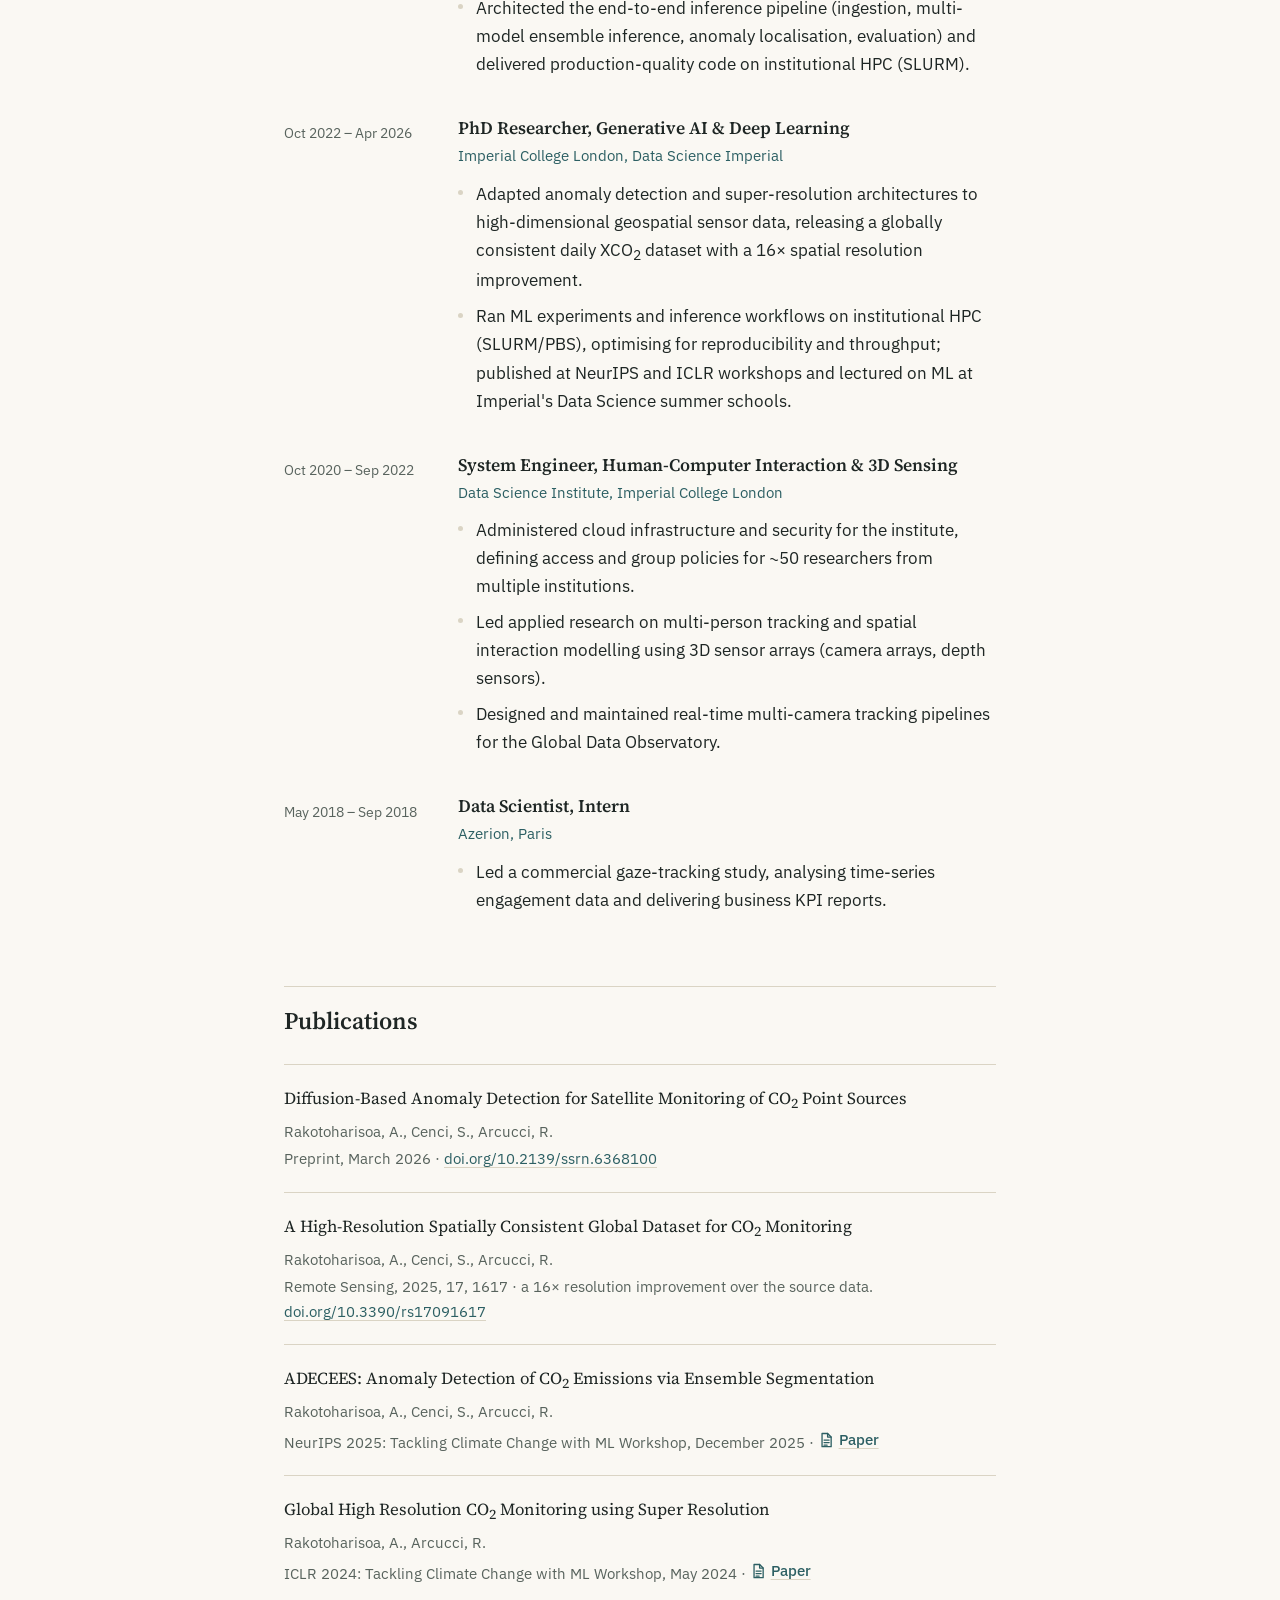
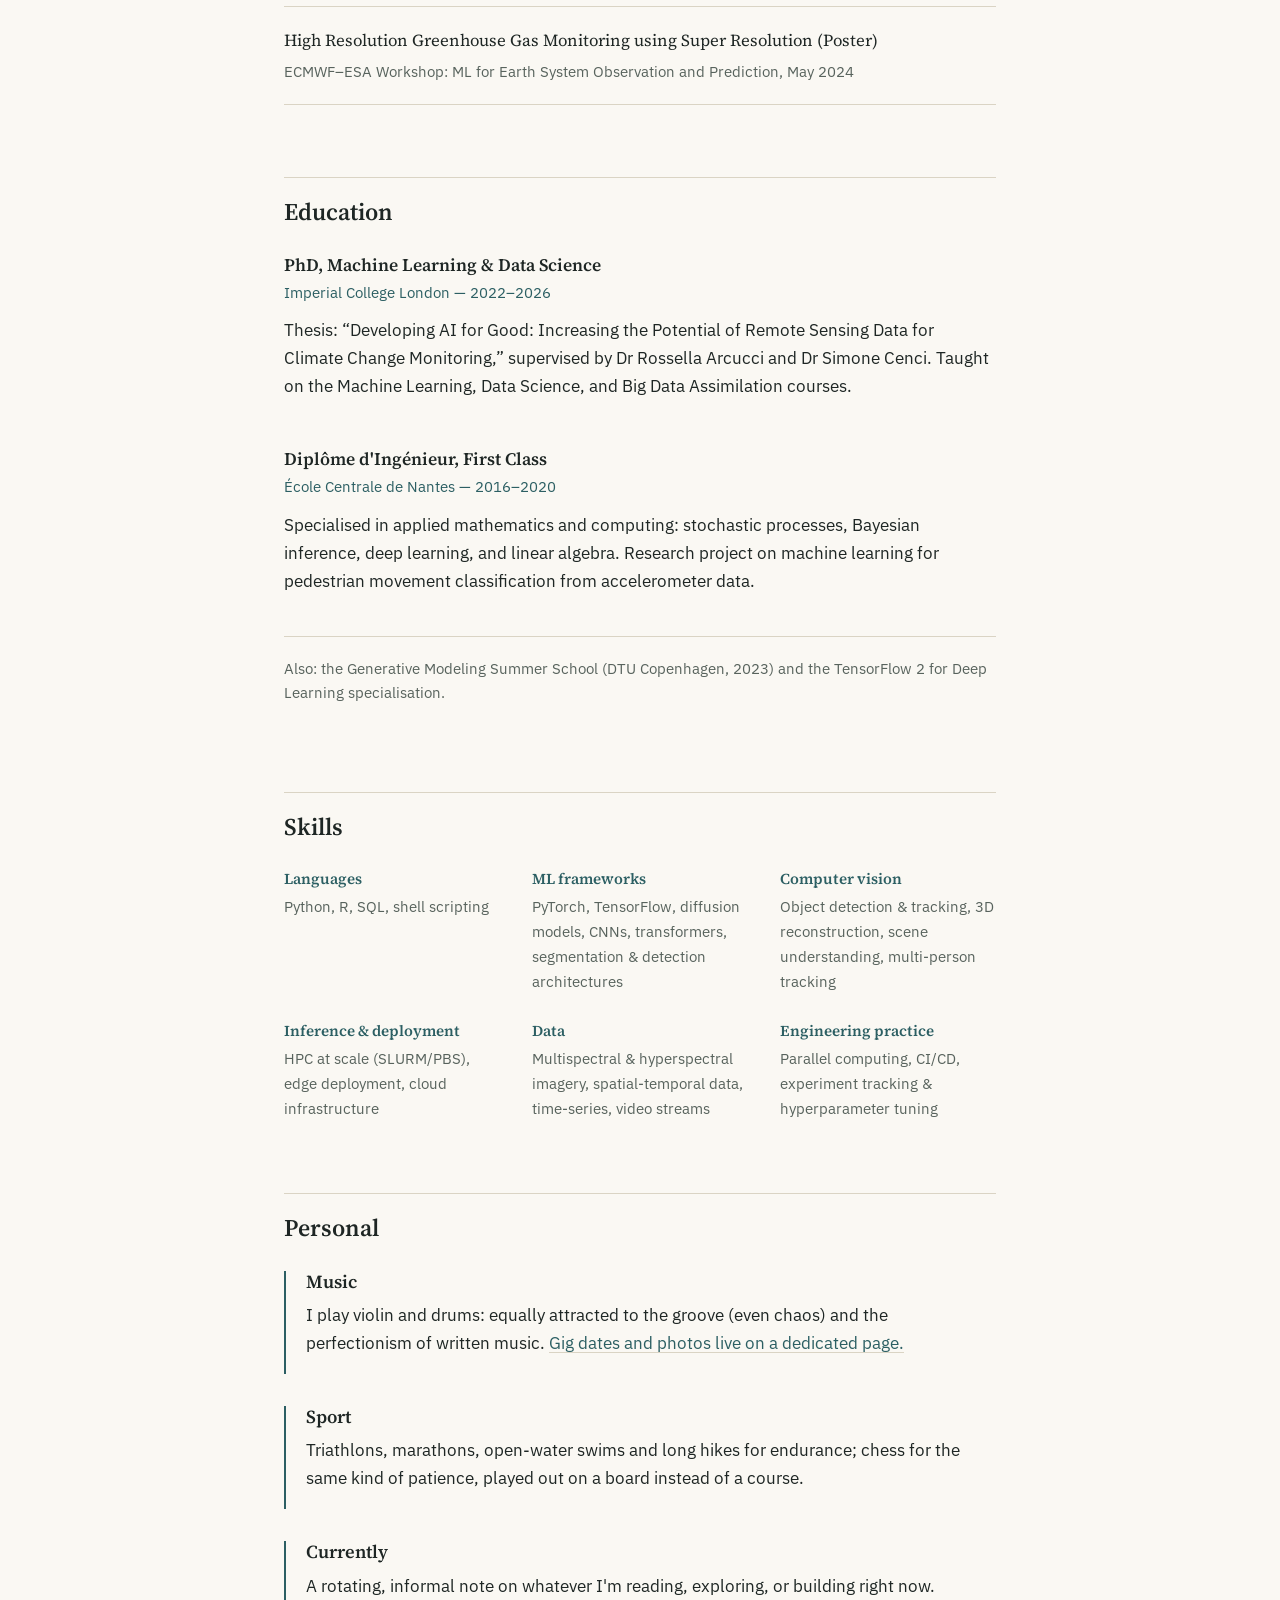
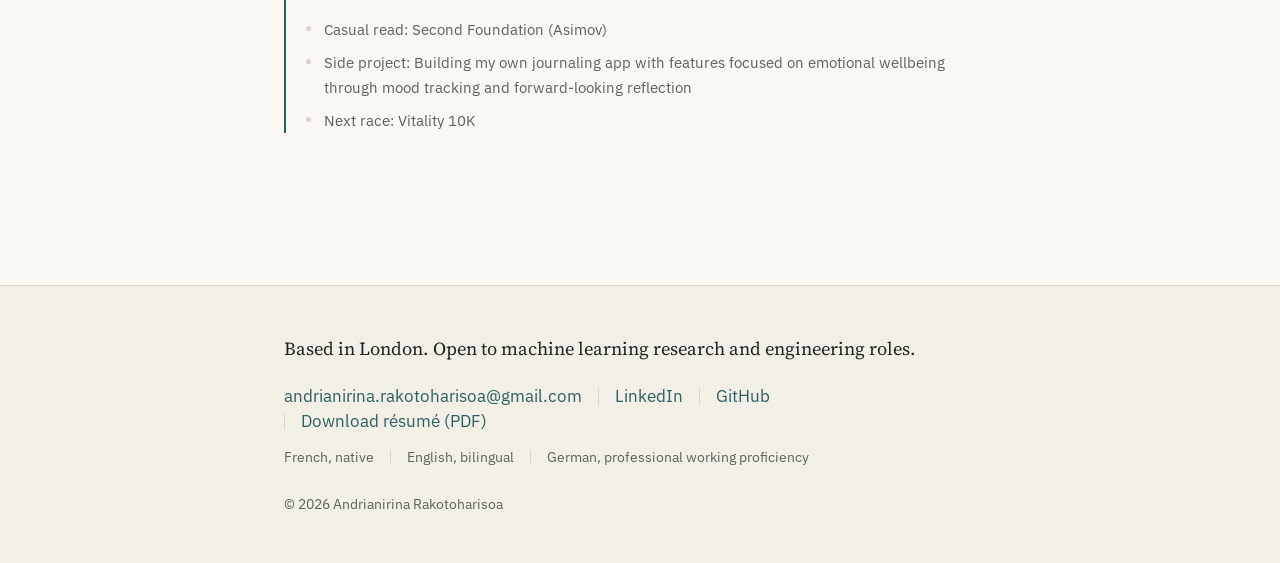
==== commit ec18e03f: "Added preview card" ====
--- a/index.html
+++ b/index.html
@@ -5,6 +5,15 @@
 <meta name="viewport" content="width=device-width, initial-scale=1.0">
 <title>Andrianirina Rakotoharisoa — Machine Learning Researcher &amp; Engineer</title>
 <meta name="description" content="Portfolio of Andrianirina Rakotoharisoa — Machine Learning Researcher and Engineer working in computer vision and generative AI for earth observation and climate monitoring.">
+<meta property="og:type" content="website">
+<meta property="og:url" content="https://andrianirinarakotoharisoa.github.io/">
+<meta property="og:title" content="Andrianirina Rakotoharisoa — Machine Learning Researcher &amp; Engineer">
+<meta property="og:description" content="Computer vision and generative AI for earth observation and climate monitoring. PhD, Imperial College London.">
+<meta property="og:image" content="https://andrianirinarakotoharisoa.github.io/og-image.png">
+<meta property="og:image:width" content="1200">
+<meta property="og:image:height" content="630">
+<meta property="og:image:alt" content="Andrianirina Rakotoharisoa, Machine Learning Researcher and Engineer">
+<meta name="twitter:card" content="summary_large_image">
 <link rel="icon" href="data:image/svg+xml,%3Csvg xmlns='http://www.w3.org/2000/svg' viewBox='0 0 32 32'%3E%3Crect width='32' height='32' rx='6' fill='%232C5F63'/%3E%3Ctext x='16' y='22' font-family='Georgia,serif' font-size='15' fill='%23FAF8F3' text-anchor='middle'%3EAR%3C/text%3E%3C/svg%3E">
 <link rel="preconnect" href="https://fonts.googleapis.com">
 <link rel="preconnect" href="https://fonts.gstatic.com" crossorigin>
@@ -149,10 +158,12 @@
       </li>
       <li>
         <p class="pub-title">ADECEES: Anomaly Detection of CO<sub>2</sub> Emissions via Ensemble Segmentation</p>
+        <p class="pub-authors">Rakotoharisoa, A., Cenci, S., Arcucci, R.</p>
         <p class="pub-venue">NeurIPS 2025: Tackling Climate Change with ML Workshop, December 2025 · <a class="paper-link" href="https://www.climatechange.ai/papers/neurips2025/70" target="_blank" rel="noopener"><svg class="paper-icon" viewBox="0 0 16 16" aria-hidden="true" focusable="false"><path d="M4 1.5h5.5L13 5v9.5H4z"/><path d="M9.5 1.5V5H13M6 8h5M6 10.5h5M6 13h3"/></svg>Paper</a></p>
       </li>
       <li>
         <p class="pub-title">Global High Resolution CO<sub>2</sub> Monitoring using Super Resolution</p>
+        <p class="pub-authors">Rakotoharisoa, A., Arcucci, R.</p>
         <p class="pub-venue">ICLR 2024: Tackling Climate Change with ML Workshop, May 2024 · <a class="paper-link" href="https://www.climatechange.ai/papers/iclr2024/48" target="_blank" rel="noopener"><svg class="paper-icon" viewBox="0 0 16 16" aria-hidden="true" focusable="false"><path d="M4 1.5h5.5L13 5v9.5H4z"/><path d="M9.5 1.5V5H13M6 8h5M6 10.5h5M6 13h3"/></svg>Paper</a></p>
       </li>
       <li>
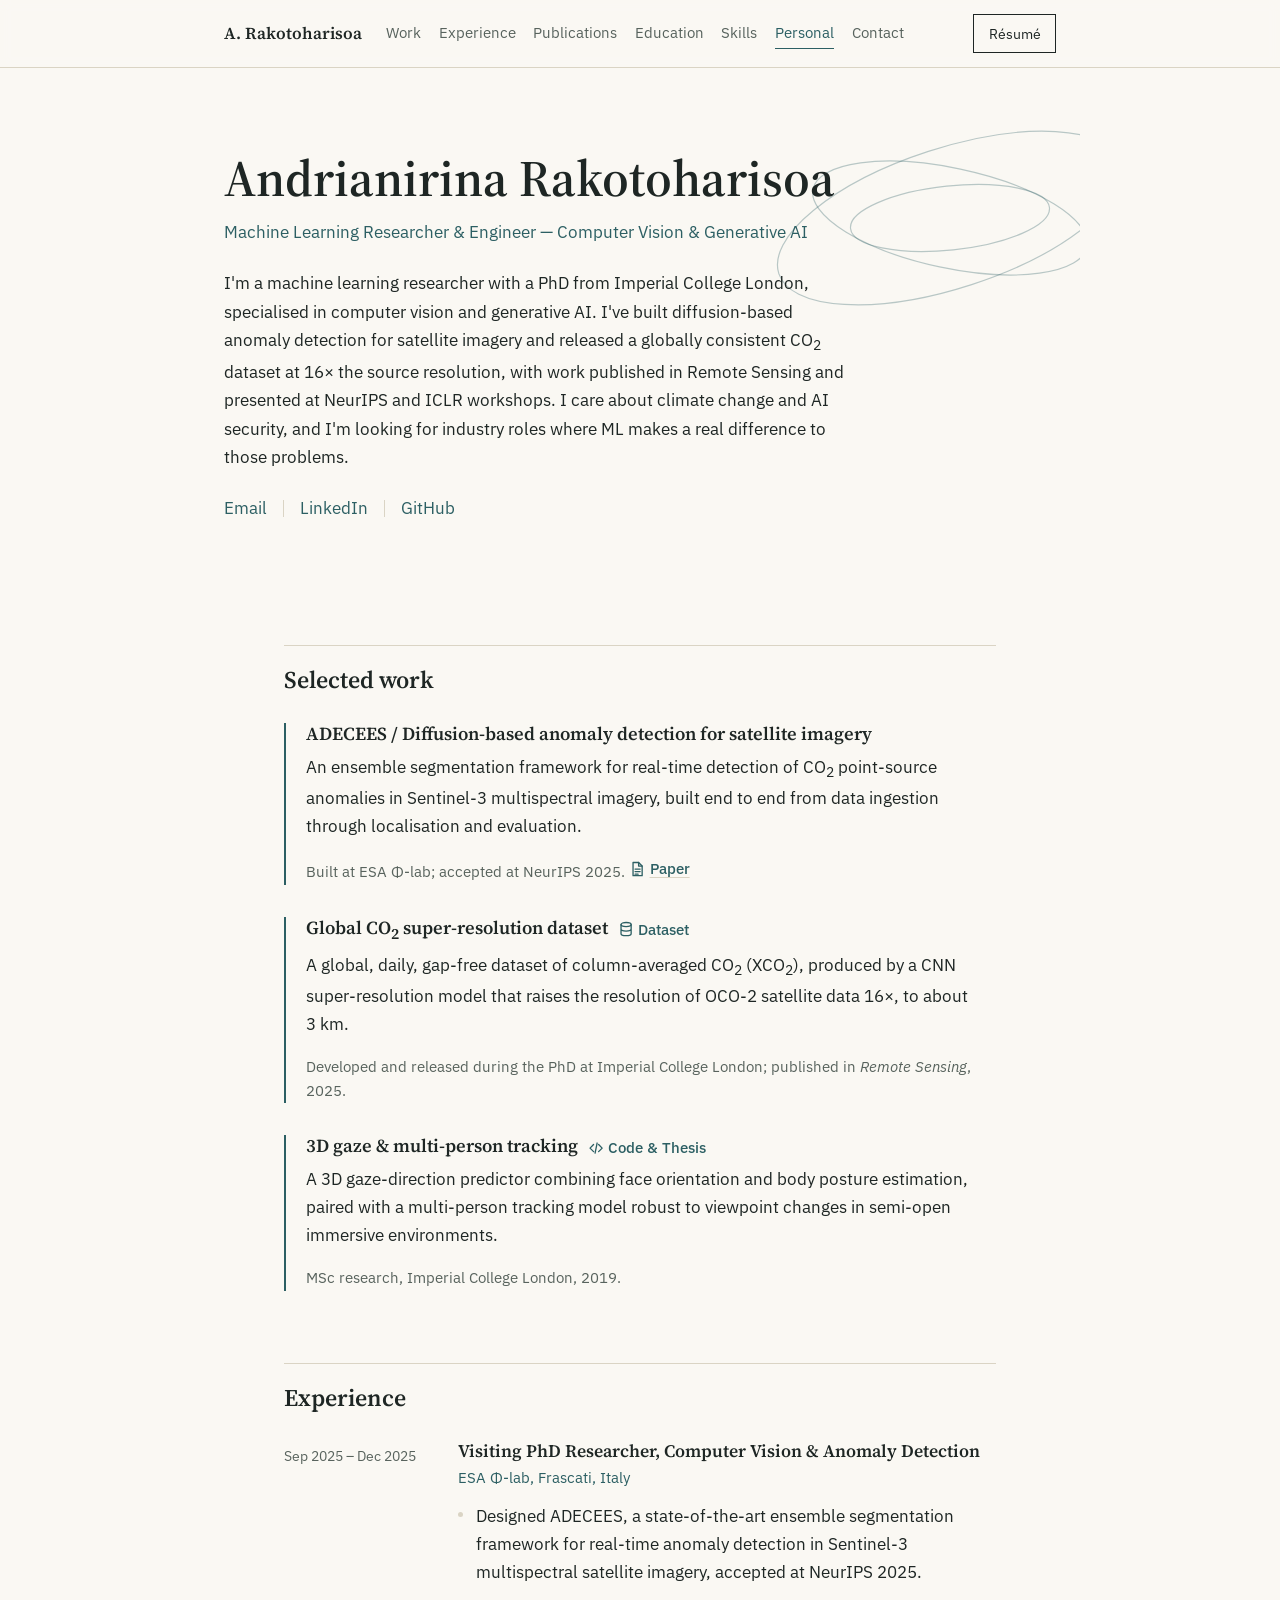
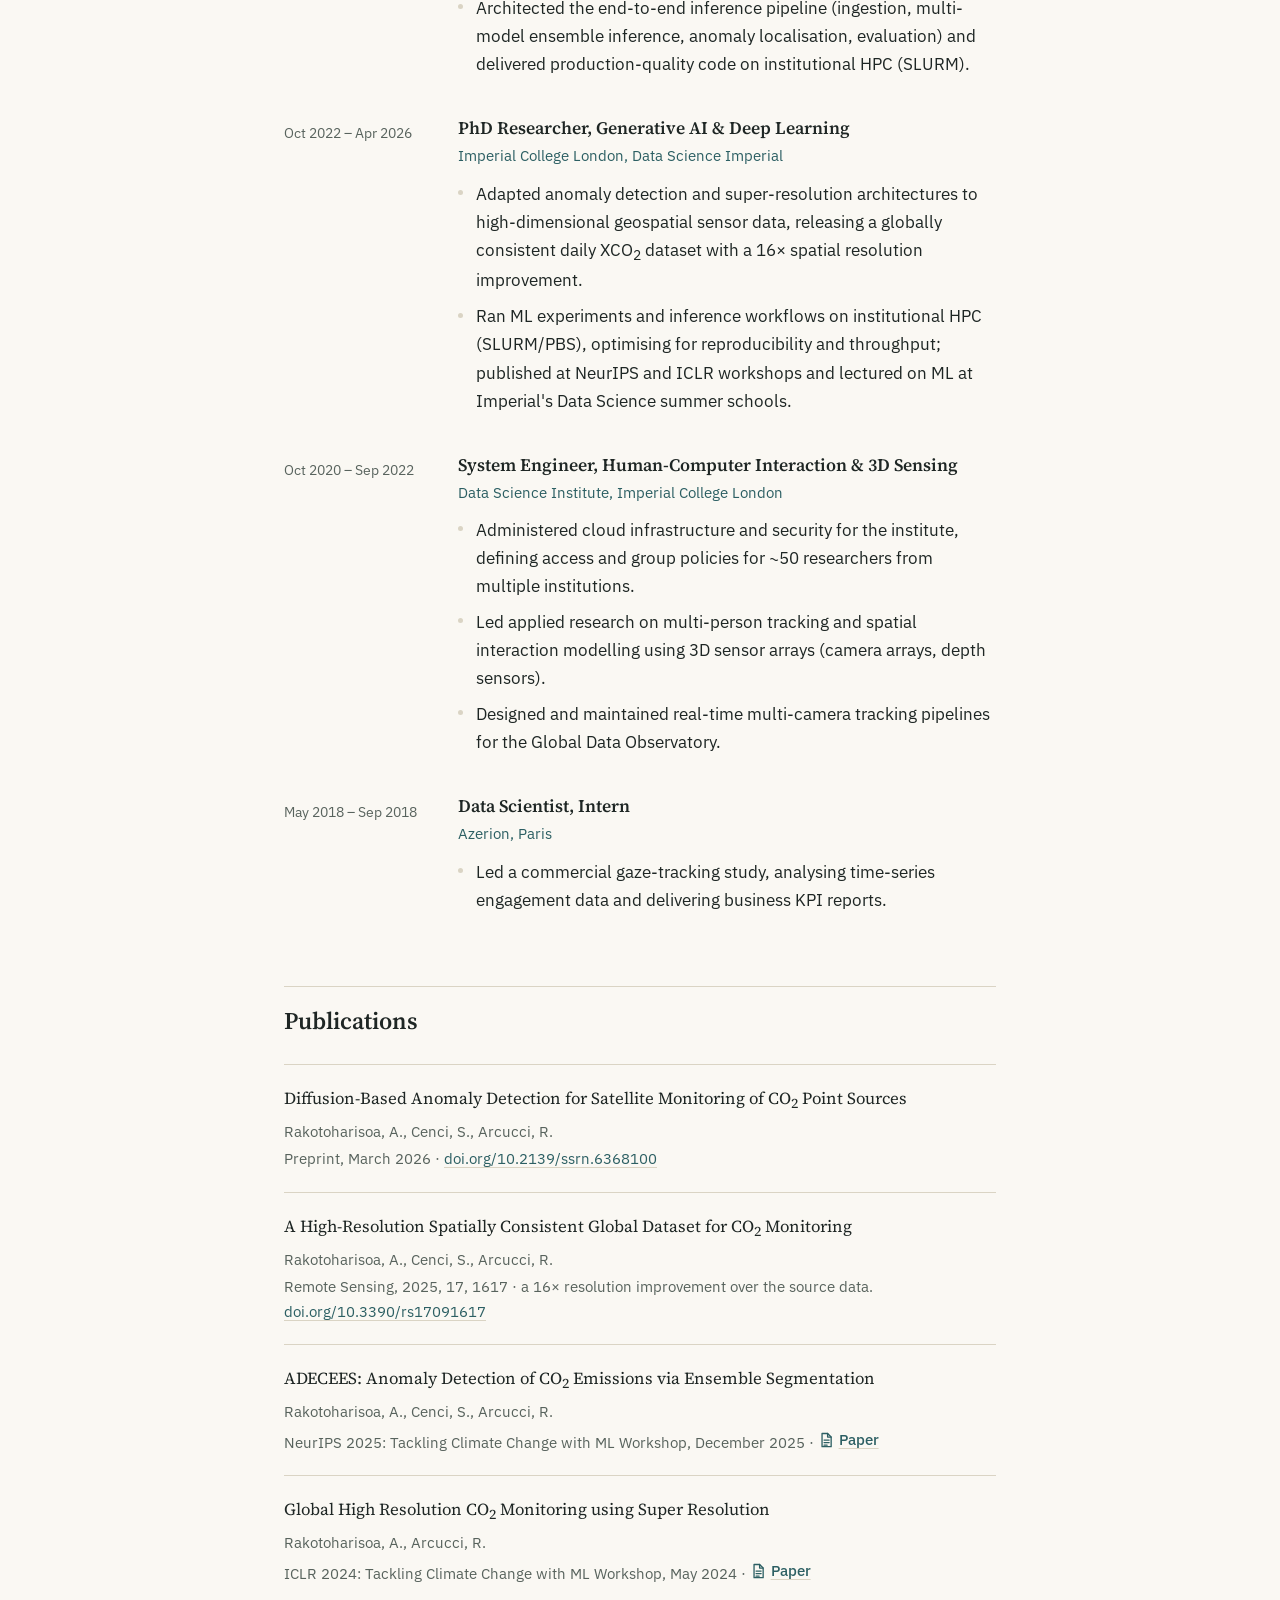
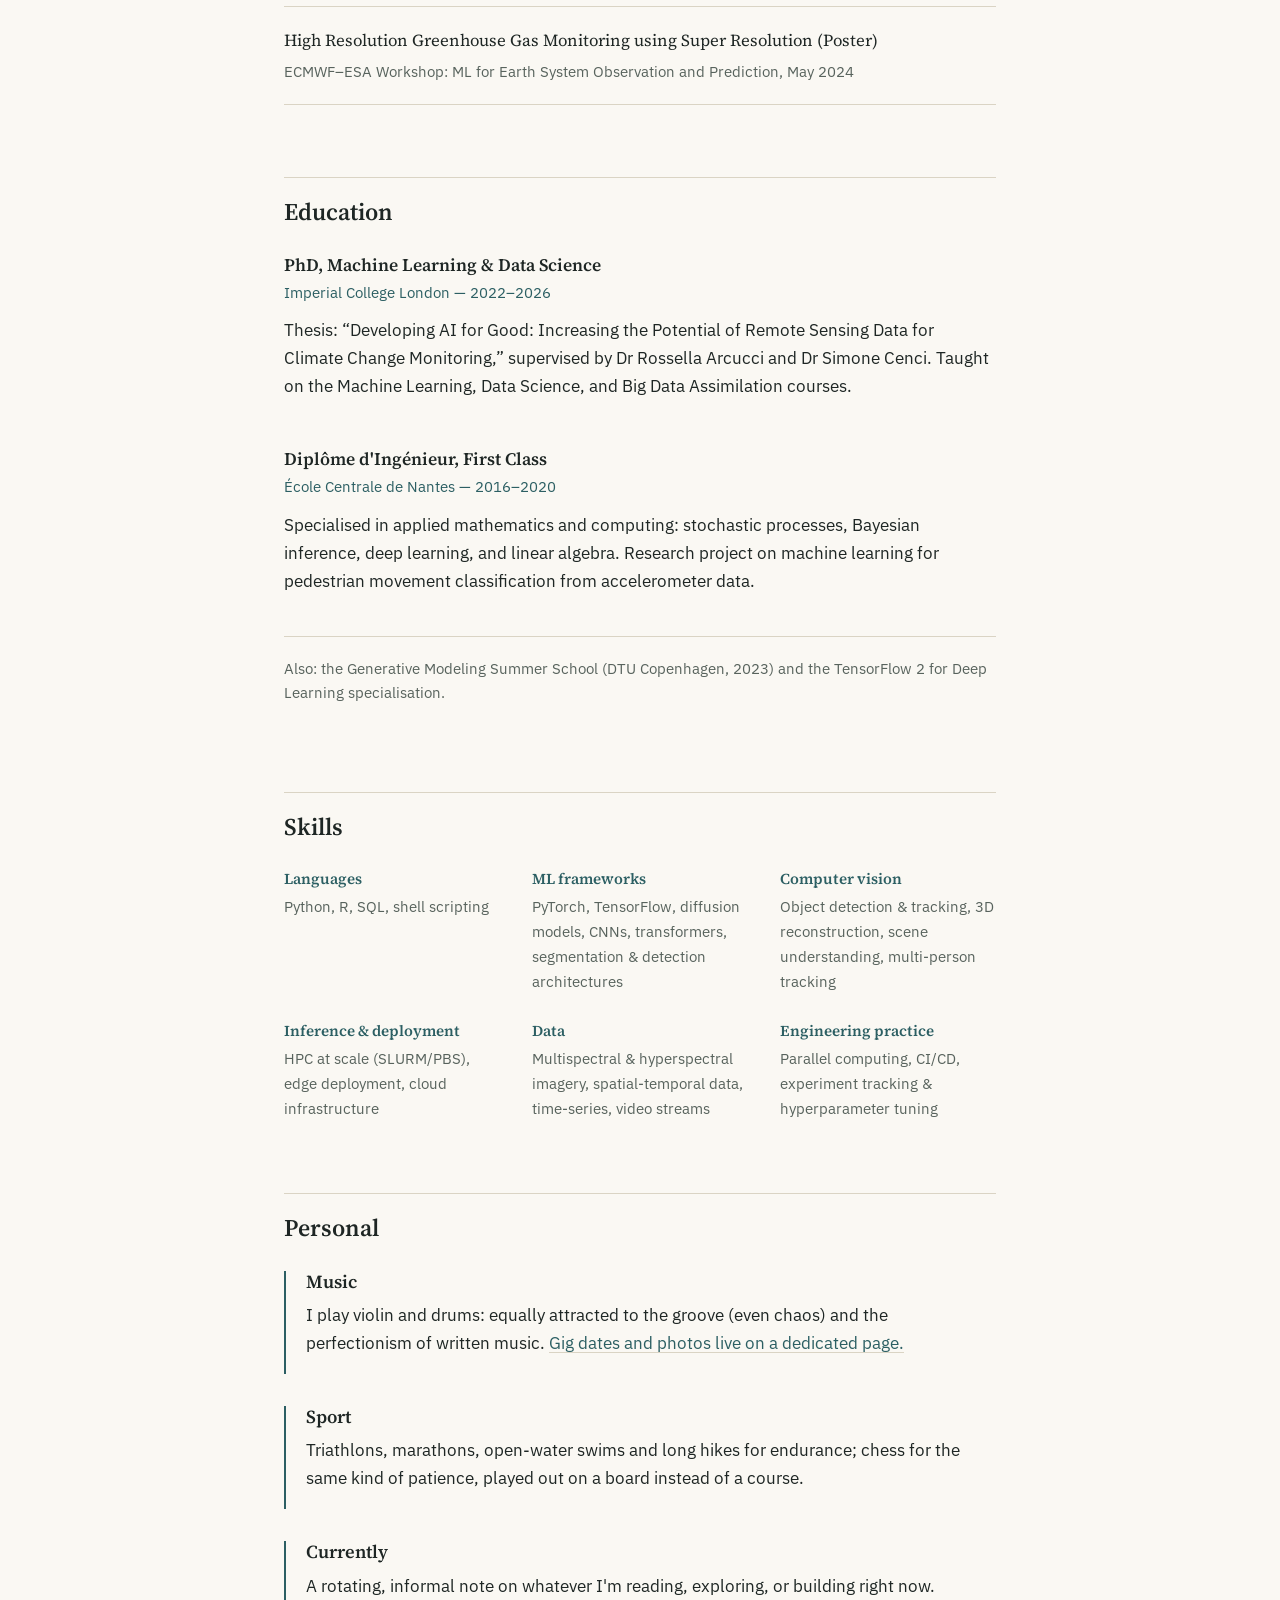
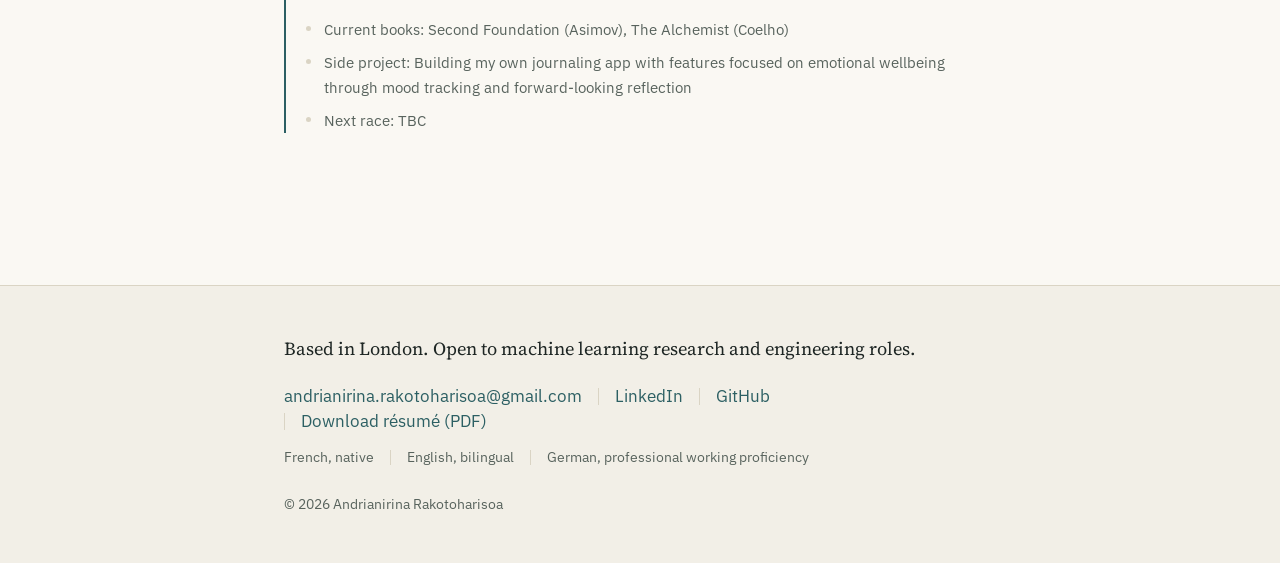
==== commit 8e140fff: "Updated personal section" ====
--- a/index.html
+++ b/index.html
@@ -217,9 +217,9 @@
         <h3>Currently</h3>
         <p>A rotating, informal note on whatever I'm reading, exploring, or building right now.</p>
         <ul class="currently-list">
-          <li>Casual read: Second Foundation (Asimov)</li>
+          <li>Current books: Second Foundation (Asimov), The Alchemist (Coelho)</li>
           <li>Side project: Building my own journaling app with features focused on emotional wellbeing through mood tracking and forward-looking reflection</li>
-          <li>Next race: Vitality 10K</li>
+          <li>Next race: TBC</li>
         </ul>
       </article>
     </div>
@@ -268,5 +268,6 @@
   }
 </script>
 
+<script data-goatcounter="https://arakotoharisoa.goatcounter.com/count" async src="https://gc.zgo.at/count.js"></script>
 </body>
 </html>
